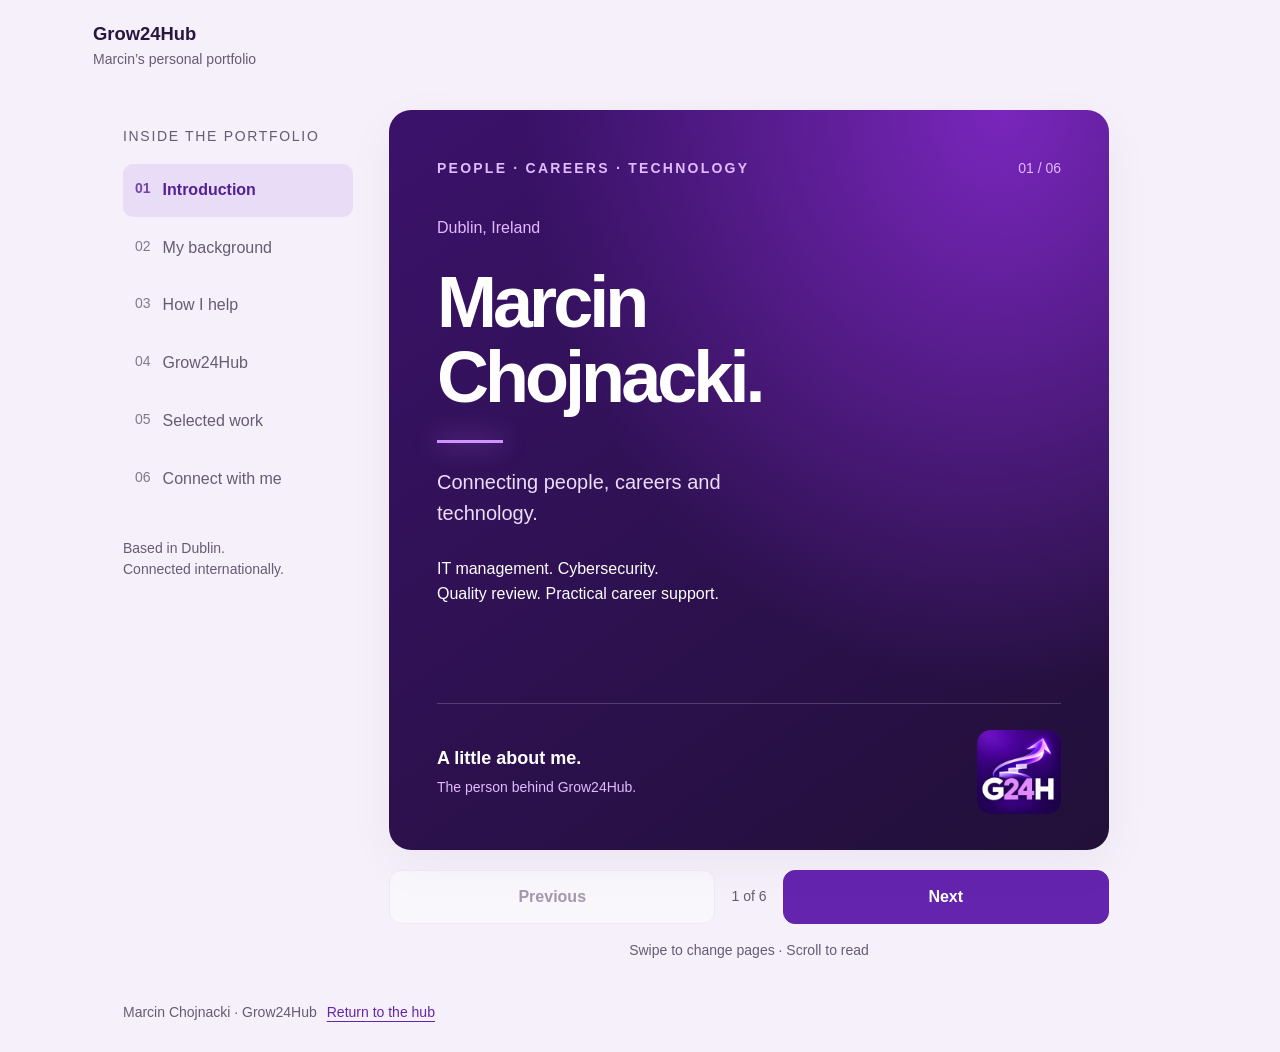
==== portfolio/index.html @ 374aaac2 "Add responsive six-page Marcin Chojnacki portfolio preview" ====
<!doctype html>
<html lang="en"><head><meta charset="utf-8"><meta name="viewport" content="width=device-width,initial-scale=1"><meta name="theme-color" content="#341064"><title>Marcin Chojnacki | Grow24Hub Portfolio</title><meta name="description" content="Meet Marcin Chojnacki in Dublin: IT management, cybersecurity, quality review and practical career support. The personal portfolio behind Grow24Hub."><link rel="canonical" href="https://grow24hub.com/portfolio/"><style>
:root{color-scheme:light;--purple:#6524ae;--ink:#29163e;--muted:#675b73;--line:#e6dcef;--paper:#fff;--wash:#f5f0fa;font-family:Arial,Helvetica,sans-serif;font-size:16px}*{box-sizing:border-box}body{margin:0;background:var(--wash);color:var(--ink);line-height:1.55}button,a{-webkit-tap-highlight-color:transparent}button{font:inherit;cursor:pointer}a{color:var(--purple);text-decoration-thickness:1px;text-underline-offset:4px}button:focus-visible,a:focus-visible,select:focus-visible{outline:3px solid #c77bff;outline-offset:5px}.skip{position:absolute;top:-80px}.skip:focus{top:10px;z-index:9;background:white;padding:12px}.top{max-width:1150px;margin:auto;padding:20px 28px;display:flex;align-items:center;justify-content:space-between;gap:18px;flex-wrap:wrap}.brand{text-decoration:none;font-weight:800;color:var(--ink);font-size:1.15rem}.brand small{display:block;font-size:.875rem;font-weight:400;color:var(--muted)}.contents-toggle{background:white;border:1px solid var(--line);border-radius:12px;padding:10px 16px;min-height:48px;color:var(--ink)}.shell{display:grid;grid-template-columns:230px minmax(0,720px);gap:36px;max-width:1090px;margin:20px auto 40px;padding:0 28px;align-items:start}.sidebar{position:sticky;top:24px}.sidebar>p{color:var(--muted);font-size:.875rem;letter-spacing:.12em;text-transform:uppercase;margin:16px 0}.chapter-list{display:grid;gap:5px}.chapter-list button{display:flex;text-align:left;gap:12px;padding:14px 12px;border:0;border-radius:10px;background:transparent;color:var(--muted);font-size:1rem;min-height:50px}.chapter-list button span{font-size:.875rem;opacity:.8}.chapter-list button[aria-current="page"]{background:#e8dcf6;color:#542096;font-weight:700}.sidebar .side-foot{text-transform:none;letter-spacing:normal;font-size:.875rem;color:var(--muted);margin-top:32px;max-width:190px}.reader{min-width:0}.page{background:var(--paper);padding:48px 48px 36px;min-height:740px;border-radius:22px;box-shadow:0 14px 50px #3c155b0c;position:relative;animation:appear .2s ease-out;overflow-wrap:break-word}.page[hidden]{display:none}.page.cover{color:white;background:radial-gradient(ellipse at 85% 0%,#7926bc 0%,transparent 55%),linear-gradient(145deg,#3b126b,#211038);display:flex;flex-direction:column;justify-content:space-between}.page.cover[hidden]{display:none}.eyebrow{font-size:.875rem;letter-spacing:.16em;text-transform:uppercase;font-weight:700;margin:0 0 24px;color:var(--purple)}.cover .eyebrow{color:#e1baff}.chapter{display:flex;justify-content:space-between;gap:12px;align-items:center;margin-bottom:36px}.chapter .eyebrow{margin:0;min-width:0}.folio{white-space:nowrap;color:var(--muted);font-size:.875rem;font-variant-numeric:tabular-nums}.cover .folio{white-space:nowrap;color:#e1baff}h1{font-size:clamp(2.6rem,6vw,4.5rem);letter-spacing:-.055em;line-height:1.05;margin:24px 0;overflow-wrap:anywhere}h1 span{display:block}h1:focus,h2:focus{outline:none}h2{font-size:clamp(2.2rem,4.5vw,3.5rem);letter-spacing:-.045em;line-height:1.1;overflow-wrap:anywhere;margin:0 0 22px}h3{font-size:1.2rem;line-height:1.3;margin:0 0 8px}p{margin:0 0 18px}.intro{font-size:1.125rem;color:var(--muted);max-width:38ch;margin-bottom:28px}.cover .intro{color:#ebddf7;max-width:27ch;font-size:1.25rem}.location{display:inline-flex;gap:8px;color:#e1baff;font-size:1rem;align-items:center}.cover-rule{height:3px;width:66px;background:#d092ff;margin-bottom:24px;box-shadow:0 0 25px #c471ff}.cover-bottom{padding-top:26px;border-top:1px solid #ffffff30;margin-top:32px;display:flex;align-items:center;justify-content:space-between;gap:20px}.cover-bottom p{margin:0;color:#e1baff;font-size:.875rem}.cover-bottom strong{display:block;color:white;font-size:1.125rem;margin-bottom:4px}.cover-logo{width:84px;height:84px;border-radius:14px;object-fit:contain}.item{padding:22px 0;border-top:1px solid var(--line)}.item p{margin:0;color:var(--muted)}.item .date{font-size:.875rem;color:var(--purple);display:block;margin-bottom:6px;font-weight:700}.note{background:var(--wash);padding:20px;border-radius:12px;margin-top:24px}.note p:last-child{margin-bottom:0}.note p{color:var(--muted)}.tags{display:flex;gap:8px;flex-wrap:wrap;margin-top:26px}.tags span{padding:7px 12px;border:1px solid var(--line);border-radius:30px;font-size:.875rem;color:var(--muted)}.manifesto{padding:26px 0;margin:22px 0;border-top:1px solid var(--line);border-bottom:1px solid var(--line);font-weight:800;font-size:clamp(2.2rem,5vw,3.7rem);line-height:1.12;letter-spacing:-.045em;color:var(--purple)}.manifesto span{display:block}.action{display:block;border:1px solid var(--line);padding:17px 20px;border-radius:12px;text-decoration:none;font-weight:700;margin-top:12px;min-height:58px}.action small{display:block;font-weight:400;color:var(--muted);font-size:.875rem;margin-top:2px}.action.primary{background:var(--purple);border-color:var(--purple);color:white}.action.primary small{color:#f0e4fc}.navigation{display:grid;grid-template-columns:minmax(0,1fr) auto minmax(0,1fr);gap:16px;align-items:center;padding-top:20px}.navigation button{background:white;border:1px solid var(--line);border-radius:12px;min-height:54px;padding:12px 20px;font-weight:700;color:var(--ink);overflow-wrap:anywhere;min-width:0}.navigation #next{background:var(--purple);color:white;border-color:var(--purple)}.navigation button:disabled{opacity:.4;cursor:default}.counter{font-size:.875rem;color:var(--muted);white-space:normal;text-align:center;max-width:4em}.hint{text-align:center;font-size:.875rem;color:var(--muted);margin:16px 0 0}.mobile-menu{display:none}.footer{font-size:.875rem;max-width:1090px;margin:0 auto;padding:0 28px 28px;color:var(--muted)}.footer a{margin-left:10px}.top .contents-toggle{display:none}@keyframes appear{from{opacity:.6;transform:translateY(5px)}to{opacity:1;transform:none}}@media(min-width:800px){.sidebar[hidden]{display:block}}@media(max-width:799px){.top{padding:16px 18px}.top .contents-toggle{display:block}.shell{display:block;padding:0 12px;margin:8px auto 26px;max-width:610px}.sidebar{position:static;background:white;padding:16px;border:1px solid var(--line);border-radius:16px;margin-bottom:16px}.sidebar[hidden]{display:none}.sidebar>p{margin-top:0}.side-foot{display:none}.page{padding:28px 24px;min-height:calc(100svh - 200px);border-radius:16px}.chapter{margin-bottom:32px}h1{font-size:clamp(2.5rem,10vw,3.6rem);line-height:1.1}h2{font-size:clamp(2rem,8vw,3rem)}.cover .intro{font-size:1.125rem}.cover-bottom{margin-top:26px}.cover-logo{width:72px;height:72px}.navigation{gap:10px;padding-top:14px}.navigation button{padding:12px 14px}.footer{padding:0 20px 24px}.page.cover{min-height:calc(100svh - 195px)}}@media(max-width:359px){.page{padding:26px 20px}.eyebrow{letter-spacing:.1em}.cover-bottom{gap:12px}.cover-logo{width:62px;height:62px}.navigation{gap:7px}.navigation button{padding:12px 10px}.counter{font-size:.875rem}}@media(prefers-reduced-motion:reduce){*,*::before,*::after{animation:none!important;scroll-behavior:auto!important}}@media print{.top,.sidebar,.navigation,.hint,.footer{display:none}.shell{display:block;padding:0;margin:0}.page,.page[hidden],.page.cover[hidden]{display:block!important;min-height:0;break-after:page;box-shadow:none;color:#29163e;background:white}}
</style></head><body><a class="skip" href="#reader">Skip to portfolio</a>
<header class="top"><a class="brand hub-link" href="../">Grow24Hub<small>Marcin’s personal portfolio</small></a><button class="contents-toggle" type="button" aria-expanded="false" aria-controls="contents">Contents</button></header>
<div class="shell"><aside id="contents" class="sidebar" hidden><p>Inside the portfolio</p><nav class="chapter-list" aria-label="Portfolio contents"><button data-page="0" aria-current="page"><span>01</span> Introduction</button><button data-page="1"><span>02</span> My background</button><button data-page="2"><span>03</span> How I help</button><button data-page="3"><span>04</span> Grow24Hub</button><button data-page="4"><span>05</span> Selected work</button><button data-page="5"><span>06</span> Connect with me</button></nav><p class="side-foot">Based in Dublin.<br>Connected internationally.</p></aside>
<main class="reader" id="reader">
<section class="page cover" id="introduction" aria-labelledby="title-0"><div><div class="chapter"><p class="eyebrow">People · Careers · Technology</p><span class="folio">01 / 06</span></div><div class="location">Dublin, Ireland</div><h1 id="title-0" tabindex="-1"><span>Marcin</span><span>Chojnacki.</span></h1><div class="cover-rule"></div><p class="intro">Connecting people, careers and technology.</p><p>IT management. Cybersecurity.<br>Quality review. Practical career support.</p></div><div class="cover-bottom"><div><strong>A little about me.</strong><p>The person behind Grow24Hub.</p></div><img class="cover-logo" src="[data-uri]" alt="G24H growth arrow logo" width="84" height="84"></div></section>
<section class="page" id="background" aria-labelledby="title-1" hidden><div class="chapter"><p class="eyebrow">My background</p><span class="folio">02 / 06</span></div><h2 id="title-1" tabindex="-1">Curiosity.<br>Experience.<br>Perspective.</h2><p class="intro">I bring an IT and cybersecurity education to work in operations, product support and quality review.</p><article class="item"><span class="date">Accenture · 2023–present</span><h3>Support &amp; quality</h3><p>Global product support, followed by Trust &amp; Safety quality review from July 2026. My work focuses on accuracy, policy consistency, clear feedback and escalation.</p></article><article class="item"><span class="date">The Irish Times · 2013–2023</span><h3>Operations &amp; workflow</h3><p>Time-critical workflows, cross-team coordination, operational documentation and Python-based automation.</p></article><article class="item"><span class="date">Education · 2022–2024</span><h3>Technology with a management view</h3><p>MSc in IT Management, SETU (2024). First-class BSc (Hons) in Computing &amp; Cybersecurity, ATU (2022).</p></article><div class="tags"><span>English · Fluent</span><span>Polish · Native</span></div></section>
<section class="page" id="support" aria-labelledby="title-2" hidden><div class="chapter"><p class="eyebrow">How I help</p><span class="folio">03 / 06</span></div><h2 id="title-2" tabindex="-1">A clearer<br>next step.</h2><p class="intro">Practical support for people exploring their next career opportunity.</p><article class="item"><h3>Career guidance</h3><p>Discussing relevant opportunities, location preferences and the next steps in an application.</p></article><article class="item"><h3>CV &amp; application support</h3><p>Helping present experience clearly, focus a CV on a role and prepare for interviews.</p></article><article class="item"><h3>International employee referrals</h3><p>I’m an Accenture employee supporting referrals across selected international markets. Contact me before applying so we can check eligibility and arrange the referral first.</p></article><div class="note"><h3>My role in the process</h3><p>I support employee referrals independently. I’m not a recruiter. Hiring decisions remain with Accenture, and a referral does not guarantee an interview or employment.</p></div><a class="action primary hub-link" href="../#referrals">Explore referral support</a></section>
<section class="page" id="grow24hub" aria-labelledby="title-3" hidden><div class="chapter"><p class="eyebrow">The project</p><span class="folio">04 / 06</span></div><h2 id="title-3" tabindex="-1">Grow24Hub.</h2><div class="manifesto"><span>Learn.</span><span>Create.</span><span>Grow.</span></div><p class="intro">A project bringing together careers, digital skills, AI and technology.</p><article class="item"><h3>Ideas into practical learning</h3><p>I’m developing Grow24Hub as a place to share useful guidance, explore creative technology and build projects that help people move forward.</p></article><article class="item"><h3>Hub24Marcin lives here</h3><p>Hub24Marcin is Grow24Hub’s dedicated career and employee referral section, with eligibility checks, opportunity links and application guidance.</p></article><a class="action primary hub-link" href="../">Visit Grow24Hub</a></section>
<section class="page" id="projects" aria-labelledby="title-4" hidden><div class="chapter"><p class="eyebrow">Selected work</p><span class="folio">05 / 06</span></div><h2 id="title-4" tabindex="-1">Built through<br>doing.</h2><p class="intro">A few examples connecting my studies, professional experience and independent projects.</p><article class="item"><span class="date">Independent web project</span><h3>Hub24Marcin Career Hub</h3><p>A mobile-first resource bringing together CV guidance, selected country searches, referral eligibility and next-step application support.</p><a class="action hub-link" href="../#hub-topics">Explore the Career Hub</a></article><article class="item"><span class="date">MSc research · 2024</span><h3>Understanding cybercrime’s impact</h3><p>My IT Management dissertation used mixed methods and SPSS to study the impact of cybercrime.</p></article><article class="item"><span class="date">Professional practice</span><h3>Workflow automation</h3><p>At The Irish Times, I developed Python-based workflow automation alongside operational procedures and documentation.</p></article><div class="note"><h3>Learning beyond the project</h3><p>Certifications include Azure Fundamentals (AZ-900), AWS Certified Cloud Practitioner, PRINCE2 Foundation and Scrum Fundamentals.</p></div></section>
<section class="page" id="connect" aria-labelledby="title-5" hidden><div class="chapter"><p class="eyebrow">Connect with me</p><span class="folio">06 / 06</span></div><h2 id="title-5" tabindex="-1">Let’s stay<br>connected.</h2><p class="intro">For career conversations, practical support and ideas around learning and technology.</p><a class="action primary" href="https://www.linkedin.com/in/marcincho/" target="_blank" rel="noopener">Connect on LinkedIn<small>Marcin Chojnacki · Message me here</small></a><a class="action hub-link" href="../">Explore Grow24Hub<small>Careers, digital skills, AI &amp; technology</small></a><a class="action" href="https://linktr.ee/Hub24Marcin" target="_blank" rel="noopener">Find all my links<small>Hub24Marcin on Linktree</small></a><a class="action" href="https://ko-fi.com/hub24marcin" target="_blank" rel="noopener">Support the project<small>Optional one-time support via Ko-fi</small></a><div class="note"><h3>Looking for an employee referral?</h3><p>Message me before applying. Send the full role link and your CV in PDF so we can check the next step together.</p></div><p style="margin-top:26px;color:var(--muted)">Based in Dublin, Ireland.<br>Open to professional connections internationally.</p></section>
<nav class="navigation" aria-label="Page navigation"><button id="previous" type="button" disabled>Previous</button><span class="counter" id="counter" role="status" aria-live="polite">1 of 6</span><button id="next" type="button">Next</button></nav><p class="hint">Swipe to change pages · Scroll to read</p><noscript><p>Enable JavaScript for page navigation. <a href="?all">Read the full portfolio</a>.</p><style>.page[hidden],.page.cover[hidden]{display:block!important;margin-top:24px}.navigation,.hint,.chapter-list,.contents-toggle{display:none!important}</style></noscript>
</main></div><footer class="footer">Marcin Chojnacki · Grow24Hub<a class="hub-link" href="../">Return to the hub</a></footer>
<script>
(()=>{'use strict';const pages=[...document.querySelectorAll('.page')],buttons=[...document.querySelectorAll('[data-page]')],prev=document.getElementById('previous'),next=document.getElementById('next'),counter=document.getElementById('counter'),contents=document.getElementById('contents'),toggle=document.querySelector('.contents-toggle');let current=0,start=null;
function setPage(n,{focus=true,scroll=true,history=true}={}){n=Math.max(0,Math.min(pages.length-1,n));current=n;pages.forEach((p,i)=>p.hidden=i!==n);buttons.forEach((b,i)=>{if(i===n)b.setAttribute('aria-current','page');else b.removeAttribute('aria-current')});prev.disabled=n===0;next.disabled=n===pages.length-1;counter.textContent=`${n+1} of ${pages.length}`;document.title=`Marcin Chojnacki | ${buttons[n].textContent.trim().slice(3)} | Grow24Hub`;contents.hidden=true;toggle.setAttribute('aria-expanded','false');if(history)window.history.replaceState(null,'','#'+pages[n].id);if(scroll)window.scrollTo({top:0,behavior:'instant'});if(focus)pages[n].querySelector('h1,h2').focus({preventScroll:true})}
prev.addEventListener('click',()=>setPage(current-1));next.addEventListener('click',()=>setPage(current+1));buttons.forEach(b=>b.addEventListener('click',()=>setPage(Number(b.dataset.page))));toggle.addEventListener('click',()=>{contents.hidden=!contents.hidden;toggle.setAttribute('aria-expanded',String(!contents.hidden))});document.addEventListener('keydown',e=>{if(e.key==='Escape'&&!contents.hidden){contents.hidden=true;toggle.setAttribute('aria-expanded','false');toggle.focus();return}if(e.altKey||e.ctrlKey||e.metaKey||e.shiftKey||/INPUT|TEXTAREA|SELECT/.test(e.target.tagName))return;if(e.target.closest('a,button')&&e.key!=='ArrowLeft'&&e.key!=='ArrowRight')return;if(e.key==='ArrowRight'){e.preventDefault();setPage(current+1)}if(e.key==='ArrowLeft'){e.preventDefault();setPage(current-1)}});
const reader=document.getElementById('reader');reader.addEventListener('touchstart',e=>{if(e.touches.length===1&&!e.target.closest('a,button'))start={x:e.touches[0].clientX,y:e.touches[0].clientY};else start=null},{passive:true});reader.addEventListener('touchend',e=>{if(!start||!e.changedTouches.length)return;const dx=e.changedTouches[0].clientX-start.x,dy=e.changedTouches[0].clientY-start.y;start=null;if(Math.abs(dx)>70&&Math.abs(dx)>Math.abs(dy)*1.7)setPage(current+(dx<0?1:-1))},{passive:true});reader.addEventListener('touchcancel',()=>start=null,{passive:true});function fromHash(){const n=pages.findIndex(p=>'#'+p.id===location.hash);setPage(n<0?0:n,{focus:false,scroll:false,history:false})}window.addEventListener('hashchange',fromHash);fromHash();if(location.protocol==='file:')document.querySelectorAll('.hub-link').forEach(a=>a.href='https://grow24hub.com/'+(a.getAttribute('href').split('#')[1]?'#'+a.getAttribute('href').split('#')[1]:''));
})();
</script></body></html>
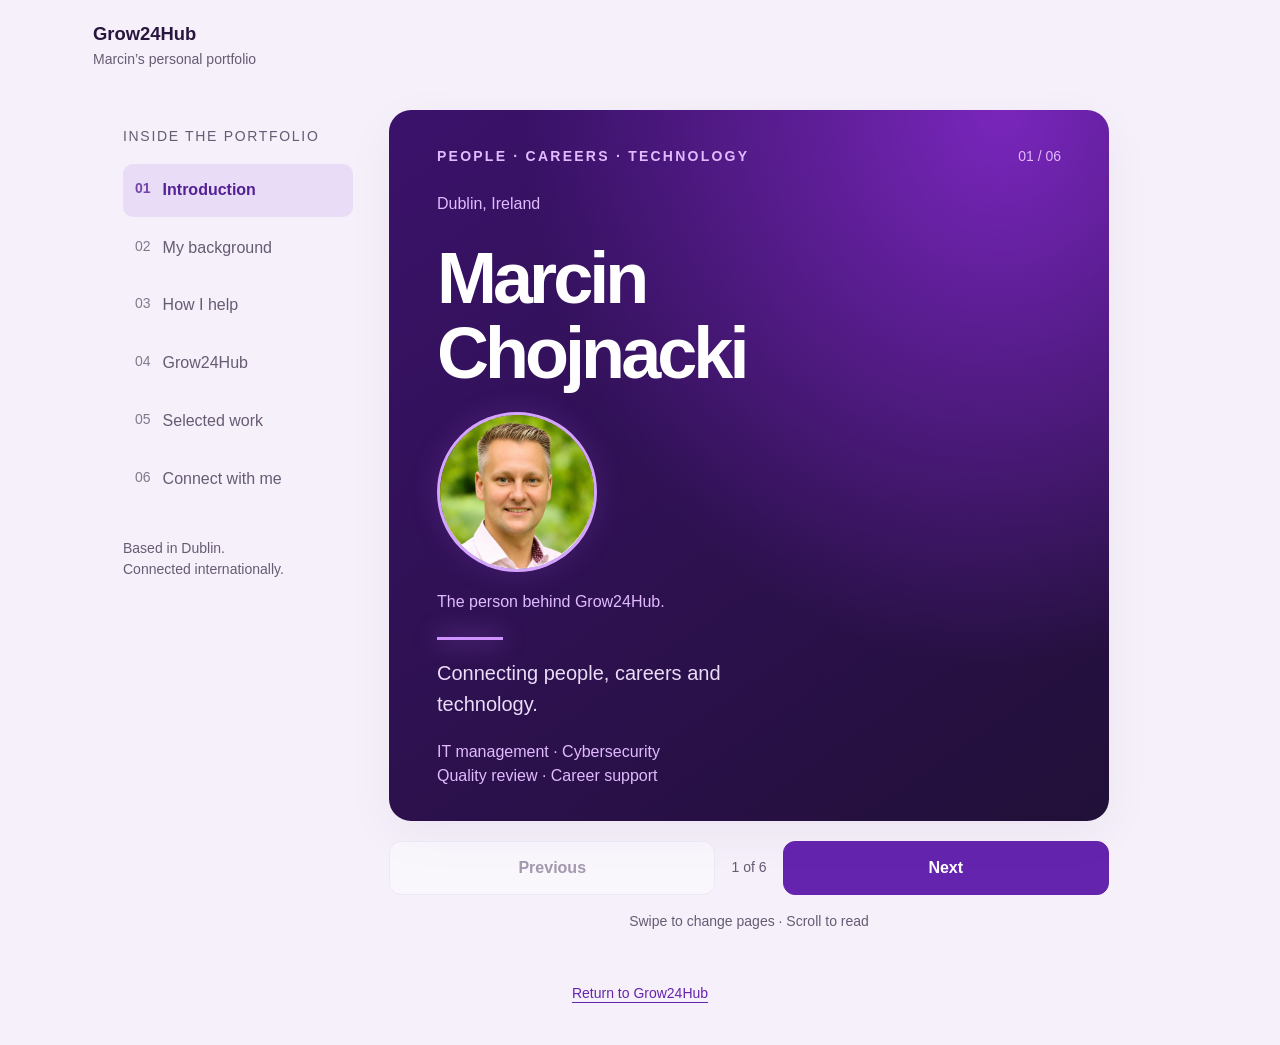
==== commit ceb5ec8f: "Refine portfolio preview with personal imagery and persistent mobile navigation" ====
--- a/portfolio/index.html
+++ b/portfolio/index.html
@@ -1,22 +1,38 @@
 <!doctype html>
 <html lang="en"><head><meta charset="utf-8"><meta name="viewport" content="width=device-width,initial-scale=1"><meta name="theme-color" content="#341064"><title>Marcin Chojnacki | Grow24Hub Portfolio</title><meta name="description" content="Meet Marcin Chojnacki in Dublin: IT management, cybersecurity, quality review and practical career support. The personal portfolio behind Grow24Hub."><link rel="canonical" href="https://grow24hub.com/portfolio/"><style>
 :root{color-scheme:light;--purple:#6524ae;--ink:#29163e;--muted:#675b73;--line:#e6dcef;--paper:#fff;--wash:#f5f0fa;font-family:Arial,Helvetica,sans-serif;font-size:16px}*{box-sizing:border-box}body{margin:0;background:var(--wash);color:var(--ink);line-height:1.55}button,a{-webkit-tap-highlight-color:transparent}button{font:inherit;cursor:pointer}a{color:var(--purple);text-decoration-thickness:1px;text-underline-offset:4px}button:focus-visible,a:focus-visible,select:focus-visible{outline:3px solid #c77bff;outline-offset:5px}.skip{position:absolute;top:-80px}.skip:focus{top:10px;z-index:9;background:white;padding:12px}.top{max-width:1150px;margin:auto;padding:20px 28px;display:flex;align-items:center;justify-content:space-between;gap:18px;flex-wrap:wrap}.brand{text-decoration:none;font-weight:800;color:var(--ink);font-size:1.15rem}.brand small{display:block;font-size:.875rem;font-weight:400;color:var(--muted)}.contents-toggle{background:white;border:1px solid var(--line);border-radius:12px;padding:10px 16px;min-height:48px;color:var(--ink)}.shell{display:grid;grid-template-columns:230px minmax(0,720px);gap:36px;max-width:1090px;margin:20px auto 40px;padding:0 28px;align-items:start}.sidebar{position:sticky;top:24px}.sidebar>p{color:var(--muted);font-size:.875rem;letter-spacing:.12em;text-transform:uppercase;margin:16px 0}.chapter-list{display:grid;gap:5px}.chapter-list button{display:flex;text-align:left;gap:12px;padding:14px 12px;border:0;border-radius:10px;background:transparent;color:var(--muted);font-size:1rem;min-height:50px}.chapter-list button span{font-size:.875rem;opacity:.8}.chapter-list button[aria-current="page"]{background:#e8dcf6;color:#542096;font-weight:700}.sidebar .side-foot{text-transform:none;letter-spacing:normal;font-size:.875rem;color:var(--muted);margin-top:32px;max-width:190px}.reader{min-width:0}.page{background:var(--paper);padding:48px 48px 36px;min-height:740px;border-radius:22px;box-shadow:0 14px 50px #3c155b0c;position:relative;animation:appear .2s ease-out;overflow-wrap:break-word}.page[hidden]{display:none}.page.cover{color:white;background:radial-gradient(ellipse at 85% 0%,#7926bc 0%,transparent 55%),linear-gradient(145deg,#3b126b,#211038);display:flex;flex-direction:column;justify-content:space-between}.page.cover[hidden]{display:none}.eyebrow{font-size:.875rem;letter-spacing:.16em;text-transform:uppercase;font-weight:700;margin:0 0 24px;color:var(--purple)}.cover .eyebrow{color:#e1baff}.chapter{display:flex;justify-content:space-between;gap:12px;align-items:center;margin-bottom:36px}.chapter .eyebrow{margin:0;min-width:0}.folio{white-space:nowrap;color:var(--muted);font-size:.875rem;font-variant-numeric:tabular-nums}.cover .folio{white-space:nowrap;color:#e1baff}h1{font-size:clamp(2.6rem,6vw,4.5rem);letter-spacing:-.055em;line-height:1.05;margin:24px 0;overflow-wrap:anywhere}h1 span{display:block}h1:focus,h2:focus{outline:none}h2{font-size:clamp(2.2rem,4.5vw,3.5rem);letter-spacing:-.045em;line-height:1.1;overflow-wrap:anywhere;margin:0 0 22px}h3{font-size:1.2rem;line-height:1.3;margin:0 0 8px}p{margin:0 0 18px}.intro{font-size:1.125rem;color:var(--muted);max-width:38ch;margin-bottom:28px}.cover .intro{color:#ebddf7;max-width:27ch;font-size:1.25rem}.location{display:inline-flex;gap:8px;color:#e1baff;font-size:1rem;align-items:center}.cover-rule{height:3px;width:66px;background:#d092ff;margin-bottom:24px;box-shadow:0 0 25px #c471ff}.cover-bottom{padding-top:26px;border-top:1px solid #ffffff30;margin-top:32px;display:flex;align-items:center;justify-content:space-between;gap:20px}.cover-bottom p{margin:0;color:#e1baff;font-size:.875rem}.cover-bottom strong{display:block;color:white;font-size:1.125rem;margin-bottom:4px}.cover-logo{width:84px;height:84px;border-radius:14px;object-fit:contain}.item{padding:22px 0;border-top:1px solid var(--line)}.item p{margin:0;color:var(--muted)}.item .date{font-size:.875rem;color:var(--purple);display:block;margin-bottom:6px;font-weight:700}.note{background:var(--wash);padding:20px;border-radius:12px;margin-top:24px}.note p:last-child{margin-bottom:0}.note p{color:var(--muted)}.tags{display:flex;gap:8px;flex-wrap:wrap;margin-top:26px}.tags span{padding:7px 12px;border:1px solid var(--line);border-radius:30px;font-size:.875rem;color:var(--muted)}.manifesto{padding:26px 0;margin:22px 0;border-top:1px solid var(--line);border-bottom:1px solid var(--line);font-weight:800;font-size:clamp(2.2rem,5vw,3.7rem);line-height:1.12;letter-spacing:-.045em;color:var(--purple)}.manifesto span{display:block}.action{display:block;border:1px solid var(--line);padding:17px 20px;border-radius:12px;text-decoration:none;font-weight:700;margin-top:12px;min-height:58px}.action small{display:block;font-weight:400;color:var(--muted);font-size:.875rem;margin-top:2px}.action.primary{background:var(--purple);border-color:var(--purple);color:white}.action.primary small{color:#f0e4fc}.navigation{display:grid;grid-template-columns:minmax(0,1fr) auto minmax(0,1fr);gap:16px;align-items:center;padding-top:20px}.navigation button{background:white;border:1px solid var(--line);border-radius:12px;min-height:54px;padding:12px 20px;font-weight:700;color:var(--ink);overflow-wrap:anywhere;min-width:0}.navigation #next{background:var(--purple);color:white;border-color:var(--purple)}.navigation button:disabled{opacity:.4;cursor:default}.counter{font-size:.875rem;color:var(--muted);white-space:normal;text-align:center;max-width:4em}.hint{text-align:center;font-size:.875rem;color:var(--muted);margin:16px 0 0}.mobile-menu{display:none}.footer{font-size:.875rem;max-width:1090px;margin:0 auto;padding:0 28px 28px;color:var(--muted)}.footer a{margin-left:10px}.top .contents-toggle{display:none}@keyframes appear{from{opacity:.6;transform:translateY(5px)}to{opacity:1;transform:none}}@media(min-width:800px){.sidebar[hidden]{display:block}}@media(max-width:799px){.top{padding:16px 18px}.top .contents-toggle{display:block}.shell{display:block;padding:0 12px;margin:8px auto 26px;max-width:610px}.sidebar{position:static;background:white;padding:16px;border:1px solid var(--line);border-radius:16px;margin-bottom:16px}.sidebar[hidden]{display:none}.sidebar>p{margin-top:0}.side-foot{display:none}.page{padding:28px 24px;min-height:calc(100svh - 200px);border-radius:16px}.chapter{margin-bottom:32px}h1{font-size:clamp(2.5rem,10vw,3.6rem);line-height:1.1}h2{font-size:clamp(2rem,8vw,3rem)}.cover .intro{font-size:1.125rem}.cover-bottom{margin-top:26px}.cover-logo{width:72px;height:72px}.navigation{gap:10px;padding-top:14px}.navigation button{padding:12px 14px}.footer{padding:0 20px 24px}.page.cover{min-height:calc(100svh - 195px)}}@media(max-width:359px){.page{padding:26px 20px}.eyebrow{letter-spacing:.1em}.cover-bottom{gap:12px}.cover-logo{width:62px;height:62px}.navigation{gap:7px}.navigation button{padding:12px 10px}.counter{font-size:.875rem}}@media(prefers-reduced-motion:reduce){*,*::before,*::after{animation:none!important;scroll-behavior:auto!important}}@media print{.top,.sidebar,.navigation,.hint,.footer{display:none}.shell{display:block;padding:0;margin:0}.page,.page[hidden],.page.cover[hidden]{display:block!important;min-height:0;break-after:page;box-shadow:none;color:#29163e;background:white}}
+
+/* Portfolio review v2 */
+body{--nav-height:88px;scroll-padding-bottom:calc(var(--nav-height) + 20px)}
+.page{padding-top:36px;padding-bottom:32px;min-height:700px}
+.chapter{margin-bottom:24px}.intro{margin-bottom:22px}
+.portrait{display:block;width:160px;height:160px;max-width:100%;border-radius:50%;border:3px solid #d5a4ff;box-shadow:0 0 30px #b667ff28;margin:20px 0 18px;object-fit:cover}
+.personal-line{font-size:1rem;color:#e1baff;margin-bottom:22px}.cover-rule{margin-bottom:18px}.cover-summary{color:#e1baff;margin-bottom:0}
+.page.cover{justify-content:flex-start}.cover h1{margin-bottom:0}.cover .intro{margin-bottom:20px}
+.group-heading{font-size:.875rem;text-transform:uppercase;letter-spacing:.12em;color:var(--purple);margin:26px 0 12px}
+.item{padding:18px 0}.education article{padding:14px 0;border-top:1px solid var(--line)}.education h3{font-size:1.125rem}.education p{color:var(--muted);margin:6px 0 0}.education .date{display:block;font-size:.875rem;color:var(--purple);font-weight:700;margin-bottom:6px}.university-note{font-size:.875rem;color:var(--muted);margin-top:16px}
+.career-visual{margin:0 0 24px}.career-visual img{display:block;width:100%;height:auto;border-radius:14px}.career-visual figcaption{font-size:.875rem;color:var(--muted);margin-top:8px}
+.grow-brand{display:flex;gap:20px;align-items:center;margin:26px 0}.project-logo{width:112px;height:112px;max-width:35%;object-fit:contain;border-radius:18px}.grow-brand strong{display:block;font-size:1.5rem;line-height:1.2;overflow-wrap:anywhere}.grow-brand span{display:block;color:var(--muted);margin-top:8px}
+.support-link{display:block;min-height:44px;padding:12px 0;font-size:.875rem;margin-top:8px}.footer{text-align:center}.footer a{margin:0;display:inline-block;padding:10px;min-height:44px}
+@media(max-width:799px){body{padding-bottom:calc(var(--nav-height) + 20px + env(safe-area-inset-bottom))}.top{position:sticky;top:0;z-index:3;background:var(--wash);padding:12px 18px}.brand small{font-size:.875rem}.shell{margin-top:4px;margin-bottom:12px}.page{padding:26px 24px;min-height:0}.page.cover{min-height:0}.cover h1{font-size:clamp(2.5rem,9.5vw,3.6rem)}.portrait{width:136px;height:136px;margin:18px 0 14px}.chapter{margin-bottom:24px}.page.cover .intro{max-width:29ch}.navigation{position:fixed;left:50%;transform:translateX(-50%);bottom:0;width:100%;max-width:610px;z-index:5;background:#fff;padding:10px 12px calc(10px + env(safe-area-inset-bottom));border-top:1px solid var(--line);box-shadow:0 -4px 20px #29163e0a;gap:10px}.navigation button{min-height:52px}.counter{max-width:4em}.hint{margin:14px 0 0}.footer{padding-bottom:8px}.project-logo{width:96px;height:96px}.grow-brand{gap:16px}.group-heading{margin-top:24px}.career-visual{margin-bottom:18px}}
+@media(max-width:359px){.page{padding:24px 20px}.navigation{gap:8px}.grow-brand{gap:12px}.grow-brand strong{font-size:1.25rem}}
+@media print{body{padding:0}.top,.navigation{position:static}.portrait{box-shadow:none}}
 </style></head><body><a class="skip" href="#reader">Skip to portfolio</a>
 <header class="top"><a class="brand hub-link" href="../">Grow24Hub<small>Marcin’s personal portfolio</small></a><button class="contents-toggle" type="button" aria-expanded="false" aria-controls="contents">Contents</button></header>
 <div class="shell"><aside id="contents" class="sidebar" hidden><p>Inside the portfolio</p><nav class="chapter-list" aria-label="Portfolio contents"><button data-page="0" aria-current="page"><span>01</span> Introduction</button><button data-page="1"><span>02</span> My background</button><button data-page="2"><span>03</span> How I help</button><button data-page="3"><span>04</span> Grow24Hub</button><button data-page="4"><span>05</span> Selected work</button><button data-page="5"><span>06</span> Connect with me</button></nav><p class="side-foot">Based in Dublin.<br>Connected internationally.</p></aside>
 <main class="reader" id="reader">
-<section class="page cover" id="introduction" aria-labelledby="title-0"><div><div class="chapter"><p class="eyebrow">People · Careers · Technology</p><span class="folio">01 / 06</span></div><div class="location">Dublin, Ireland</div><h1 id="title-0" tabindex="-1"><span>Marcin</span><span>Chojnacki.</span></h1><div class="cover-rule"></div><p class="intro">Connecting people, careers and technology.</p><p>IT management. Cybersecurity.<br>Quality review. Practical career support.</p></div><div class="cover-bottom"><div><strong>A little about me.</strong><p>The person behind Grow24Hub.</p></div><img class="cover-logo" src="[data-uri]" alt="G24H growth arrow logo" width="84" height="84"></div></section>
-<section class="page" id="background" aria-labelledby="title-1" hidden><div class="chapter"><p class="eyebrow">My background</p><span class="folio">02 / 06</span></div><h2 id="title-1" tabindex="-1">Curiosity.<br>Experience.<br>Perspective.</h2><p class="intro">I bring an IT and cybersecurity education to work in operations, product support and quality review.</p><article class="item"><span class="date">Accenture · 2023–present</span><h3>Support &amp; quality</h3><p>Global product support, followed by Trust &amp; Safety quality review from July 2026. My work focuses on accuracy, policy consistency, clear feedback and escalation.</p></article><article class="item"><span class="date">The Irish Times · 2013–2023</span><h3>Operations &amp; workflow</h3><p>Time-critical workflows, cross-team coordination, operational documentation and Python-based automation.</p></article><article class="item"><span class="date">Education · 2022–2024</span><h3>Technology with a management view</h3><p>MSc in IT Management, SETU (2024). First-class BSc (Hons) in Computing &amp; Cybersecurity, ATU (2022).</p></article><div class="tags"><span>English · Fluent</span><span>Polish · Native</span></div></section>
-<section class="page" id="support" aria-labelledby="title-2" hidden><div class="chapter"><p class="eyebrow">How I help</p><span class="folio">03 / 06</span></div><h2 id="title-2" tabindex="-1">A clearer<br>next step.</h2><p class="intro">Practical support for people exploring their next career opportunity.</p><article class="item"><h3>Career guidance</h3><p>Discussing relevant opportunities, location preferences and the next steps in an application.</p></article><article class="item"><h3>CV &amp; application support</h3><p>Helping present experience clearly, focus a CV on a role and prepare for interviews.</p></article><article class="item"><h3>International employee referrals</h3><p>I’m an Accenture employee supporting referrals across selected international markets. Contact me before applying so we can check eligibility and arrange the referral first.</p></article><div class="note"><h3>My role in the process</h3><p>I support employee referrals independently. I’m not a recruiter. Hiring decisions remain with Accenture, and a referral does not guarantee an interview or employment.</p></div><a class="action primary hub-link" href="../#referrals">Explore referral support</a></section>
-<section class="page" id="grow24hub" aria-labelledby="title-3" hidden><div class="chapter"><p class="eyebrow">The project</p><span class="folio">04 / 06</span></div><h2 id="title-3" tabindex="-1">Grow24Hub.</h2><div class="manifesto"><span>Learn.</span><span>Create.</span><span>Grow.</span></div><p class="intro">A project bringing together careers, digital skills, AI and technology.</p><article class="item"><h3>Ideas into practical learning</h3><p>I’m developing Grow24Hub as a place to share useful guidance, explore creative technology and build projects that help people move forward.</p></article><article class="item"><h3>Hub24Marcin lives here</h3><p>Hub24Marcin is Grow24Hub’s dedicated career and employee referral section, with eligibility checks, opportunity links and application guidance.</p></article><a class="action primary hub-link" href="../">Visit Grow24Hub</a></section>
-<section class="page" id="projects" aria-labelledby="title-4" hidden><div class="chapter"><p class="eyebrow">Selected work</p><span class="folio">05 / 06</span></div><h2 id="title-4" tabindex="-1">Built through<br>doing.</h2><p class="intro">A few examples connecting my studies, professional experience and independent projects.</p><article class="item"><span class="date">Independent web project</span><h3>Hub24Marcin Career Hub</h3><p>A mobile-first resource bringing together CV guidance, selected country searches, referral eligibility and next-step application support.</p><a class="action hub-link" href="../#hub-topics">Explore the Career Hub</a></article><article class="item"><span class="date">MSc research · 2024</span><h3>Understanding cybercrime’s impact</h3><p>My IT Management dissertation used mixed methods and SPSS to study the impact of cybercrime.</p></article><article class="item"><span class="date">Professional practice</span><h3>Workflow automation</h3><p>At The Irish Times, I developed Python-based workflow automation alongside operational procedures and documentation.</p></article><div class="note"><h3>Learning beyond the project</h3><p>Certifications include Azure Fundamentals (AZ-900), AWS Certified Cloud Practitioner, PRINCE2 Foundation and Scrum Fundamentals.</p></div></section>
-<section class="page" id="connect" aria-labelledby="title-5" hidden><div class="chapter"><p class="eyebrow">Connect with me</p><span class="folio">06 / 06</span></div><h2 id="title-5" tabindex="-1">Let’s stay<br>connected.</h2><p class="intro">For career conversations, practical support and ideas around learning and technology.</p><a class="action primary" href="https://www.linkedin.com/in/marcincho/" target="_blank" rel="noopener">Connect on LinkedIn<small>Marcin Chojnacki · Message me here</small></a><a class="action hub-link" href="../">Explore Grow24Hub<small>Careers, digital skills, AI &amp; technology</small></a><a class="action" href="https://linktr.ee/Hub24Marcin" target="_blank" rel="noopener">Find all my links<small>Hub24Marcin on Linktree</small></a><a class="action" href="https://ko-fi.com/hub24marcin" target="_blank" rel="noopener">Support the project<small>Optional one-time support via Ko-fi</small></a><div class="note"><h3>Looking for an employee referral?</h3><p>Message me before applying. Send the full role link and your CV in PDF so we can check the next step together.</p></div><p style="margin-top:26px;color:var(--muted)">Based in Dublin, Ireland.<br>Open to professional connections internationally.</p></section>
-<nav class="navigation" aria-label="Page navigation"><button id="previous" type="button" disabled>Previous</button><span class="counter" id="counter" role="status" aria-live="polite">1 of 6</span><button id="next" type="button">Next</button></nav><p class="hint">Swipe to change pages · Scroll to read</p><noscript><p>Enable JavaScript for page navigation. <a href="?all">Read the full portfolio</a>.</p><style>.page[hidden],.page.cover[hidden]{display:block!important;margin-top:24px}.navigation,.hint,.chapter-list,.contents-toggle{display:none!important}</style></noscript>
-</main></div><footer class="footer">Marcin Chojnacki · Grow24Hub<a class="hub-link" href="../">Return to the hub</a></footer>
+<section class="page cover" id="introduction" aria-labelledby="title-0"><div><div class="chapter"><p class="eyebrow">People · Careers · Technology</p><span class="folio">01 / 06</span></div><div class="location">Dublin, Ireland</div><h1 id="title-0" tabindex="-1"><span>Marcin</span><span>Chojnacki</span></h1><img class="portrait" src="[data-uri]" alt="Marcin Chojnacki" width="160" height="160"><p class="personal-line">The person behind Grow24Hub.</p><div class="cover-rule"></div><p class="intro">Connecting people, careers and technology.</p><p class="cover-summary">IT management · Cybersecurity<br>Quality review · Career support</p></div></section>
+<section class="page" id="background" aria-labelledby="title-1" hidden><div class="chapter"><p class="eyebrow">My background</p><span class="folio">02 / 06</span></div><h2 id="title-1" tabindex="-1">IT, cybersecurity<br>&amp; operations</h2><p class="intro">Technology education, practical experience and a focus on quality.</p><h3 class="group-heading">Professional experience</h3><article class="item"><span class="date">Accenture · July 2026–present</span><h3>Trust &amp; Safety — Quality Expert Reviewer</h3><p>Reviewing decisions for accuracy and policy consistency, providing quality feedback and escalating risks.</p></article><article class="item"><span class="date">Accenture · August 2023–July 2026</span><h3>Global Product Support Analyst</h3><p>Investigating platform issues, documenting outcomes and working across teams to resolve complex cases.</p></article><article class="item"><span class="date">The Irish Times · 2013–2023</span><h3>Operations &amp; Workflow Specialist</h3><p>Time-critical workflows, team coordination, operational documentation and Python-based automation.</p></article><h3 class="group-heading">Education</h3><div class="education"><article><span class="date">2024 · SETU</span><h3>MSc in IT Management</h3></article><article><span class="date">2023 · SETU</span><h3>Postgraduate Diploma in IT Management</h3></article><article><span class="date">2022 · ATU</span><h3>BSc (Hons) Computing &amp; Cybersecurity</h3><p>First-Class Honours</p></article></div><p class="university-note">SETU: South East Technological University.<br>ATU: Atlantic Technological University.</p><div class="tags"><span>English · Fluent</span><span>Polish · Native</span></div></section>
+<section class="page" id="support" aria-labelledby="title-2" hidden><div class="chapter"><p class="eyebrow">How I help</p><span class="folio">03 / 06</span></div><h2 id="title-2" tabindex="-1">Helping you take<br>the next step</h2><p class="intro">Practical support for people exploring their next career opportunity.</p><figure class="career-visual"><img src="[data-uri]" width="680" height="725" alt="Marcin’s Career Hub visual introducing opportunity searches, referral guidance and CV support"><figcaption>Hub24Marcin · Career &amp; referral support</figcaption></figure><article class="item"><h3>Career guidance</h3><p>Discussing relevant opportunities, location preferences and the next steps in an application.</p></article><article class="item"><h3>CV &amp; application support</h3><p>Helping present experience clearly, focus a CV on a role and prepare for interviews.</p></article><article class="item"><h3>International employee referrals</h3><p>I’m an Accenture employee supporting referrals across selected international markets. Contact me before applying so we can check eligibility and arrange the referral first.</p></article><div class="note"><h3>My role in the process</h3><p>I support employee referrals independently. I’m not a recruiter. Hiring decisions remain with Accenture, and a referral does not guarantee an interview or employment.</p></div><a class="action primary hub-link" href="../#referrals">Explore referral support</a></section>
+<section class="page" id="grow24hub" aria-labelledby="title-3" hidden><div class="chapter"><p class="eyebrow">The project</p><span class="folio">04 / 06</span></div><h2 id="title-3" tabindex="-1">Learn. Create. Grow.</h2><div class="grow-brand"><img class="project-logo" src="[data-uri]" alt="G24H growth arrow logo" width="112" height="112"><div><strong>Grow24Hub</strong><span>Careers · Digital skills<br>AI &amp; technology</span></div></div><p class="intro">A project bringing together careers, digital skills, AI and technology.</p><article class="item"><h3>Ideas into practical learning</h3><p>I’m developing Grow24Hub as a place to share useful guidance, explore creative technology and build projects that help people move forward.</p></article><article class="item"><h3>Hub24Marcin lives here</h3><p>Hub24Marcin is Grow24Hub’s dedicated career and employee referral section, with eligibility checks, opportunity links and application guidance.</p></article><a class="action primary hub-link" href="../">Visit Grow24Hub</a></section>
+<section class="page" id="projects" aria-labelledby="title-4" hidden><div class="chapter"><p class="eyebrow">Selected work</p><span class="folio">05 / 06</span></div><h2 id="title-4" tabindex="-1">Projects &amp;<br>practical experience</h2><p class="intro">A few examples connecting my studies, professional experience and independent projects.</p><article class="item"><span class="date">Independent web project</span><h3>Hub24Marcin Career Hub</h3><p>A mobile-first resource bringing together CV guidance, selected country searches, referral eligibility and next-step application support.</p><a class="action hub-link" href="../#hub-topics">Explore the Career Hub</a></article><article class="item"><span class="date">MSc research · 2024</span><h3>Understanding cybercrime’s impact</h3><p>My IT Management dissertation used mixed methods and SPSS to study the impact of cybercrime.</p></article><article class="item"><span class="date">Professional practice</span><h3>Workflow automation</h3><p>At The Irish Times, I developed Python-based workflow automation alongside operational procedures and documentation.</p></article><div class="note"><h3>Learning beyond the project</h3><p>Certifications include Azure Fundamentals (AZ-900), AWS Certified Cloud Practitioner, PRINCE2 Foundation and Scrum Fundamentals.</p></div></section>
+<section class="page" id="connect" aria-labelledby="title-5" hidden><div class="chapter"><p class="eyebrow">Connect with me</p><span class="folio">06 / 06</span></div><h2 id="title-5" tabindex="-1">Let’s connect</h2><p class="intro">For career conversations, practical support and ideas around learning and technology.</p><a class="action primary" href="https://www.linkedin.com/in/marcincho/" target="_blank" rel="noopener">Connect on LinkedIn<small>Marcin Chojnacki · Message me here</small></a><a class="action hub-link" href="../">Explore Grow24Hub<small>Careers, digital skills, AI &amp; technology</small></a><a class="action" href="https://linktr.ee/Hub24Marcin" target="_blank" rel="noopener">Find all my links<small>Hub24Marcin on Linktree</small></a><a class="support-link" href="https://ko-fi.com/hub24marcin" target="_blank" rel="noopener">Optional: support the project on Ko-fi</a><div class="note"><h3>Looking for an employee referral?</h3><p>Message me before applying. Send the full role link and your CV in PDF so we can check the next step together.</p></div><p style="margin-top:26px;color:var(--muted)">Based in Dublin, Ireland.<br>Open to professional connections internationally.</p></section>
+<nav class="navigation" aria-label="Page navigation"><button id="previous" type="button" disabled>Previous</button><span class="counter" id="counter" role="status" aria-live="polite">1 of 6</span><button id="next" type="button">Next</button></nav><p class="hint" id="swipe-hint">Swipe to change pages · Scroll to read</p><noscript><p>Enable JavaScript for page navigation. <a href="?all">Read the full portfolio</a>.</p><style>.page[hidden],.page.cover[hidden]{display:block!important;margin-top:24px}.navigation,.hint,.chapter-list,.contents-toggle{display:none!important}</style></noscript>
+</main></div><footer class="footer"><a class="hub-link" href="../">Return to Grow24Hub</a></footer>
 <script>
 (()=>{'use strict';const pages=[...document.querySelectorAll('.page')],buttons=[...document.querySelectorAll('[data-page]')],prev=document.getElementById('previous'),next=document.getElementById('next'),counter=document.getElementById('counter'),contents=document.getElementById('contents'),toggle=document.querySelector('.contents-toggle');let current=0,start=null;
-function setPage(n,{focus=true,scroll=true,history=true}={}){n=Math.max(0,Math.min(pages.length-1,n));current=n;pages.forEach((p,i)=>p.hidden=i!==n);buttons.forEach((b,i)=>{if(i===n)b.setAttribute('aria-current','page');else b.removeAttribute('aria-current')});prev.disabled=n===0;next.disabled=n===pages.length-1;counter.textContent=`${n+1} of ${pages.length}`;document.title=`Marcin Chojnacki | ${buttons[n].textContent.trim().slice(3)} | Grow24Hub`;contents.hidden=true;toggle.setAttribute('aria-expanded','false');if(history)window.history.replaceState(null,'','#'+pages[n].id);if(scroll)window.scrollTo({top:0,behavior:'instant'});if(focus)pages[n].querySelector('h1,h2').focus({preventScroll:true})}
-prev.addEventListener('click',()=>setPage(current-1));next.addEventListener('click',()=>setPage(current+1));buttons.forEach(b=>b.addEventListener('click',()=>setPage(Number(b.dataset.page))));toggle.addEventListener('click',()=>{contents.hidden=!contents.hidden;toggle.setAttribute('aria-expanded',String(!contents.hidden))});document.addEventListener('keydown',e=>{if(e.key==='Escape'&&!contents.hidden){contents.hidden=true;toggle.setAttribute('aria-expanded','false');toggle.focus();return}if(e.altKey||e.ctrlKey||e.metaKey||e.shiftKey||/INPUT|TEXTAREA|SELECT/.test(e.target.tagName))return;if(e.target.closest('a,button')&&e.key!=='ArrowLeft'&&e.key!=='ArrowRight')return;if(e.key==='ArrowRight'){e.preventDefault();setPage(current+1)}if(e.key==='ArrowLeft'){e.preventDefault();setPage(current-1)}});
-const reader=document.getElementById('reader');reader.addEventListener('touchstart',e=>{if(e.touches.length===1&&!e.target.closest('a,button'))start={x:e.touches[0].clientX,y:e.touches[0].clientY};else start=null},{passive:true});reader.addEventListener('touchend',e=>{if(!start||!e.changedTouches.length)return;const dx=e.changedTouches[0].clientX-start.x,dy=e.changedTouches[0].clientY-start.y;start=null;if(Math.abs(dx)>70&&Math.abs(dx)>Math.abs(dy)*1.7)setPage(current+(dx<0?1:-1))},{passive:true});reader.addEventListener('touchcancel',()=>start=null,{passive:true});function fromHash(){const n=pages.findIndex(p=>'#'+p.id===location.hash);setPage(n<0?0:n,{focus:false,scroll:false,history:false})}window.addEventListener('hashchange',fromHash);fromHash();if(location.protocol==='file:')document.querySelectorAll('.hub-link').forEach(a=>a.href='https://grow24hub.com/'+(a.getAttribute('href').split('#')[1]?'#'+a.getAttribute('href').split('#')[1]:''));
+function setPage(n,{focus=true,scroll=true,history=true}={}){n=Math.max(0,Math.min(pages.length-1,n));current=n;pages.forEach((p,i)=>p.hidden=i!==n);buttons.forEach((b,i)=>{if(i===n)b.setAttribute('aria-current','page');else b.removeAttribute('aria-current')});prev.disabled=n===0;next.disabled=n===pages.length-1;counter.textContent=`${n+1} of ${pages.length}`;document.title=`Marcin Chojnacki | ${buttons[n].textContent.trim().slice(3)} | Grow24Hub`;contents.hidden=true;toggle.setAttribute('aria-expanded','false');document.getElementById('swipe-hint').hidden=n!==0;if(history)window.history.replaceState(null,'','#'+pages[n].id);if(scroll)window.scrollTo({top:0,behavior:'instant'});if(focus)pages[n].querySelector('h1,h2').focus({preventScroll:true})}
+prev.addEventListener('click',()=>setPage(current-1));next.addEventListener('click',()=>setPage(current+1));buttons.forEach(b=>b.addEventListener('click',()=>setPage(Number(b.dataset.page))));toggle.addEventListener('click',()=>{contents.hidden=!contents.hidden;toggle.setAttribute('aria-expanded',String(!contents.hidden));if(!contents.hidden)window.scrollTo({top:0,behavior:'instant'})});document.addEventListener('keydown',e=>{if(e.key==='Escape'&&!contents.hidden){contents.hidden=true;toggle.setAttribute('aria-expanded','false');toggle.focus();return}if(e.altKey||e.ctrlKey||e.metaKey||e.shiftKey||/INPUT|TEXTAREA|SELECT/.test(e.target.tagName))return;if(e.target.closest('a,button')&&e.key!=='ArrowLeft'&&e.key!=='ArrowRight')return;if(e.key==='ArrowRight'){e.preventDefault();setPage(current+1)}if(e.key==='ArrowLeft'){e.preventDefault();setPage(current-1)}});
+const reader=document.getElementById('reader');reader.addEventListener('touchstart',e=>{if(e.touches.length===1&&!e.target.closest('a,button'))start={x:e.touches[0].clientX,y:e.touches[0].clientY};else start=null},{passive:true});reader.addEventListener('touchend',e=>{if(!start||!e.changedTouches.length)return;const dx=e.changedTouches[0].clientX-start.x,dy=e.changedTouches[0].clientY-start.y;start=null;if(Math.abs(dx)>70&&Math.abs(dx)>Math.abs(dy)*1.7)setPage(current+(dx<0?1:-1))},{passive:true});reader.addEventListener('touchcancel',()=>start=null,{passive:true});function fromHash(){const n=pages.findIndex(p=>'#'+p.id===location.hash);setPage(n<0?0:n,{focus:false,scroll:false,history:false})}window.addEventListener('hashchange',fromHash);fromHash();const syncNavHeight=()=>document.body.style.setProperty('--nav-height',Math.ceil(document.querySelector('.navigation').getBoundingClientRect().height)+'px');syncNavHeight();new ResizeObserver(syncNavHeight).observe(document.querySelector('.navigation'));if(['file:','content:'].includes(location.protocol))document.querySelectorAll('.hub-link').forEach(a=>a.href='https://grow24hub.com/'+(a.getAttribute('href').split('#')[1]?'#'+a.getAttribute('href').split('#')[1]:''));
 })();
 </script></body></html>
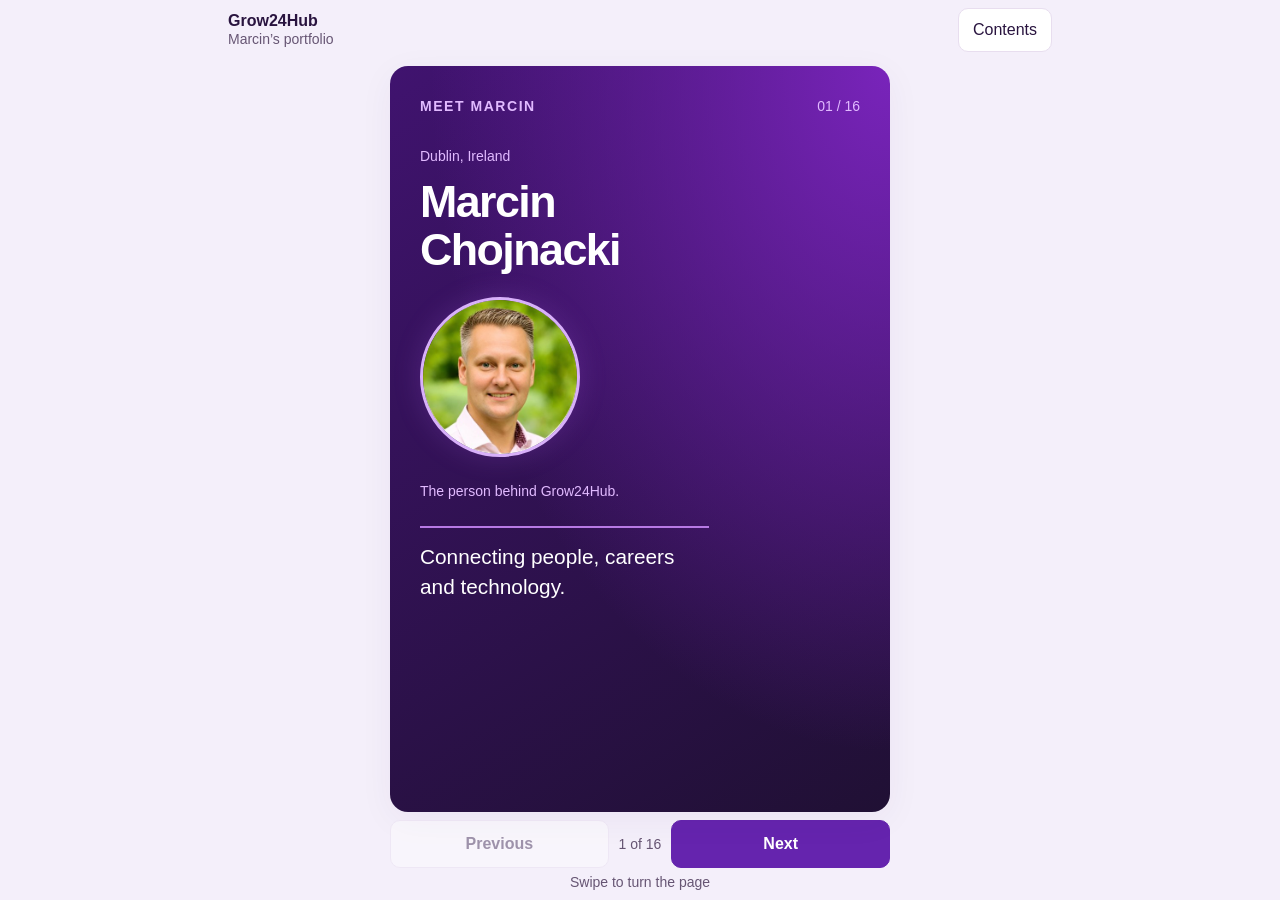
==== commit 5db7f961: "Turn portfolio preview into a responsive sixteen-page digital book" ====
--- a/portfolio/index.html
+++ b/portfolio/index.html
@@ -1,38 +1,34 @@
 <!doctype html>
-<html lang="en"><head><meta charset="utf-8"><meta name="viewport" content="width=device-width,initial-scale=1"><meta name="theme-color" content="#341064"><title>Marcin Chojnacki | Grow24Hub Portfolio</title><meta name="description" content="Meet Marcin Chojnacki in Dublin: IT management, cybersecurity, quality review and practical career support. The personal portfolio behind Grow24Hub."><link rel="canonical" href="https://grow24hub.com/portfolio/"><style>
-:root{color-scheme:light;--purple:#6524ae;--ink:#29163e;--muted:#675b73;--line:#e6dcef;--paper:#fff;--wash:#f5f0fa;font-family:Arial,Helvetica,sans-serif;font-size:16px}*{box-sizing:border-box}body{margin:0;background:var(--wash);color:var(--ink);line-height:1.55}button,a{-webkit-tap-highlight-color:transparent}button{font:inherit;cursor:pointer}a{color:var(--purple);text-decoration-thickness:1px;text-underline-offset:4px}button:focus-visible,a:focus-visible,select:focus-visible{outline:3px solid #c77bff;outline-offset:5px}.skip{position:absolute;top:-80px}.skip:focus{top:10px;z-index:9;background:white;padding:12px}.top{max-width:1150px;margin:auto;padding:20px 28px;display:flex;align-items:center;justify-content:space-between;gap:18px;flex-wrap:wrap}.brand{text-decoration:none;font-weight:800;color:var(--ink);font-size:1.15rem}.brand small{display:block;font-size:.875rem;font-weight:400;color:var(--muted)}.contents-toggle{background:white;border:1px solid var(--line);border-radius:12px;padding:10px 16px;min-height:48px;color:var(--ink)}.shell{display:grid;grid-template-columns:230px minmax(0,720px);gap:36px;max-width:1090px;margin:20px auto 40px;padding:0 28px;align-items:start}.sidebar{position:sticky;top:24px}.sidebar>p{color:var(--muted);font-size:.875rem;letter-spacing:.12em;text-transform:uppercase;margin:16px 0}.chapter-list{display:grid;gap:5px}.chapter-list button{display:flex;text-align:left;gap:12px;padding:14px 12px;border:0;border-radius:10px;background:transparent;color:var(--muted);font-size:1rem;min-height:50px}.chapter-list button span{font-size:.875rem;opacity:.8}.chapter-list button[aria-current="page"]{background:#e8dcf6;color:#542096;font-weight:700}.sidebar .side-foot{text-transform:none;letter-spacing:normal;font-size:.875rem;color:var(--muted);margin-top:32px;max-width:190px}.reader{min-width:0}.page{background:var(--paper);padding:48px 48px 36px;min-height:740px;border-radius:22px;box-shadow:0 14px 50px #3c155b0c;position:relative;animation:appear .2s ease-out;overflow-wrap:break-word}.page[hidden]{display:none}.page.cover{color:white;background:radial-gradient(ellipse at 85% 0%,#7926bc 0%,transparent 55%),linear-gradient(145deg,#3b126b,#211038);display:flex;flex-direction:column;justify-content:space-between}.page.cover[hidden]{display:none}.eyebrow{font-size:.875rem;letter-spacing:.16em;text-transform:uppercase;font-weight:700;margin:0 0 24px;color:var(--purple)}.cover .eyebrow{color:#e1baff}.chapter{display:flex;justify-content:space-between;gap:12px;align-items:center;margin-bottom:36px}.chapter .eyebrow{margin:0;min-width:0}.folio{white-space:nowrap;color:var(--muted);font-size:.875rem;font-variant-numeric:tabular-nums}.cover .folio{white-space:nowrap;color:#e1baff}h1{font-size:clamp(2.6rem,6vw,4.5rem);letter-spacing:-.055em;line-height:1.05;margin:24px 0;overflow-wrap:anywhere}h1 span{display:block}h1:focus,h2:focus{outline:none}h2{font-size:clamp(2.2rem,4.5vw,3.5rem);letter-spacing:-.045em;line-height:1.1;overflow-wrap:anywhere;margin:0 0 22px}h3{font-size:1.2rem;line-height:1.3;margin:0 0 8px}p{margin:0 0 18px}.intro{font-size:1.125rem;color:var(--muted);max-width:38ch;margin-bottom:28px}.cover .intro{color:#ebddf7;max-width:27ch;font-size:1.25rem}.location{display:inline-flex;gap:8px;color:#e1baff;font-size:1rem;align-items:center}.cover-rule{height:3px;width:66px;background:#d092ff;margin-bottom:24px;box-shadow:0 0 25px #c471ff}.cover-bottom{padding-top:26px;border-top:1px solid #ffffff30;margin-top:32px;display:flex;align-items:center;justify-content:space-between;gap:20px}.cover-bottom p{margin:0;color:#e1baff;font-size:.875rem}.cover-bottom strong{display:block;color:white;font-size:1.125rem;margin-bottom:4px}.cover-logo{width:84px;height:84px;border-radius:14px;object-fit:contain}.item{padding:22px 0;border-top:1px solid var(--line)}.item p{margin:0;color:var(--muted)}.item .date{font-size:.875rem;color:var(--purple);display:block;margin-bottom:6px;font-weight:700}.note{background:var(--wash);padding:20px;border-radius:12px;margin-top:24px}.note p:last-child{margin-bottom:0}.note p{color:var(--muted)}.tags{display:flex;gap:8px;flex-wrap:wrap;margin-top:26px}.tags span{padding:7px 12px;border:1px solid var(--line);border-radius:30px;font-size:.875rem;color:var(--muted)}.manifesto{padding:26px 0;margin:22px 0;border-top:1px solid var(--line);border-bottom:1px solid var(--line);font-weight:800;font-size:clamp(2.2rem,5vw,3.7rem);line-height:1.12;letter-spacing:-.045em;color:var(--purple)}.manifesto span{display:block}.action{display:block;border:1px solid var(--line);padding:17px 20px;border-radius:12px;text-decoration:none;font-weight:700;margin-top:12px;min-height:58px}.action small{display:block;font-weight:400;color:var(--muted);font-size:.875rem;margin-top:2px}.action.primary{background:var(--purple);border-color:var(--purple);color:white}.action.primary small{color:#f0e4fc}.navigation{display:grid;grid-template-columns:minmax(0,1fr) auto minmax(0,1fr);gap:16px;align-items:center;padding-top:20px}.navigation button{background:white;border:1px solid var(--line);border-radius:12px;min-height:54px;padding:12px 20px;font-weight:700;color:var(--ink);overflow-wrap:anywhere;min-width:0}.navigation #next{background:var(--purple);color:white;border-color:var(--purple)}.navigation button:disabled{opacity:.4;cursor:default}.counter{font-size:.875rem;color:var(--muted);white-space:normal;text-align:center;max-width:4em}.hint{text-align:center;font-size:.875rem;color:var(--muted);margin:16px 0 0}.mobile-menu{display:none}.footer{font-size:.875rem;max-width:1090px;margin:0 auto;padding:0 28px 28px;color:var(--muted)}.footer a{margin-left:10px}.top .contents-toggle{display:none}@keyframes appear{from{opacity:.6;transform:translateY(5px)}to{opacity:1;transform:none}}@media(min-width:800px){.sidebar[hidden]{display:block}}@media(max-width:799px){.top{padding:16px 18px}.top .contents-toggle{display:block}.shell{display:block;padding:0 12px;margin:8px auto 26px;max-width:610px}.sidebar{position:static;background:white;padding:16px;border:1px solid var(--line);border-radius:16px;margin-bottom:16px}.sidebar[hidden]{display:none}.sidebar>p{margin-top:0}.side-foot{display:none}.page{padding:28px 24px;min-height:calc(100svh - 200px);border-radius:16px}.chapter{margin-bottom:32px}h1{font-size:clamp(2.5rem,10vw,3.6rem);line-height:1.1}h2{font-size:clamp(2rem,8vw,3rem)}.cover .intro{font-size:1.125rem}.cover-bottom{margin-top:26px}.cover-logo{width:72px;height:72px}.navigation{gap:10px;padding-top:14px}.navigation button{padding:12px 14px}.footer{padding:0 20px 24px}.page.cover{min-height:calc(100svh - 195px)}}@media(max-width:359px){.page{padding:26px 20px}.eyebrow{letter-spacing:.1em}.cover-bottom{gap:12px}.cover-logo{width:62px;height:62px}.navigation{gap:7px}.navigation button{padding:12px 10px}.counter{font-size:.875rem}}@media(prefers-reduced-motion:reduce){*,*::before,*::after{animation:none!important;scroll-behavior:auto!important}}@media print{.top,.sidebar,.navigation,.hint,.footer{display:none}.shell{display:block;padding:0;margin:0}.page,.page[hidden],.page.cover[hidden]{display:block!important;min-height:0;break-after:page;box-shadow:none;color:#29163e;background:white}}
-
-/* Portfolio review v2 */
-body{--nav-height:88px;scroll-padding-bottom:calc(var(--nav-height) + 20px)}
-.page{padding-top:36px;padding-bottom:32px;min-height:700px}
-.chapter{margin-bottom:24px}.intro{margin-bottom:22px}
-.portrait{display:block;width:160px;height:160px;max-width:100%;border-radius:50%;border:3px solid #d5a4ff;box-shadow:0 0 30px #b667ff28;margin:20px 0 18px;object-fit:cover}
-.personal-line{font-size:1rem;color:#e1baff;margin-bottom:22px}.cover-rule{margin-bottom:18px}.cover-summary{color:#e1baff;margin-bottom:0}
-.page.cover{justify-content:flex-start}.cover h1{margin-bottom:0}.cover .intro{margin-bottom:20px}
-.group-heading{font-size:.875rem;text-transform:uppercase;letter-spacing:.12em;color:var(--purple);margin:26px 0 12px}
-.item{padding:18px 0}.education article{padding:14px 0;border-top:1px solid var(--line)}.education h3{font-size:1.125rem}.education p{color:var(--muted);margin:6px 0 0}.education .date{display:block;font-size:.875rem;color:var(--purple);font-weight:700;margin-bottom:6px}.university-note{font-size:.875rem;color:var(--muted);margin-top:16px}
-.career-visual{margin:0 0 24px}.career-visual img{display:block;width:100%;height:auto;border-radius:14px}.career-visual figcaption{font-size:.875rem;color:var(--muted);margin-top:8px}
-.grow-brand{display:flex;gap:20px;align-items:center;margin:26px 0}.project-logo{width:112px;height:112px;max-width:35%;object-fit:contain;border-radius:18px}.grow-brand strong{display:block;font-size:1.5rem;line-height:1.2;overflow-wrap:anywhere}.grow-brand span{display:block;color:var(--muted);margin-top:8px}
-.support-link{display:block;min-height:44px;padding:12px 0;font-size:.875rem;margin-top:8px}.footer{text-align:center}.footer a{margin:0;display:inline-block;padding:10px;min-height:44px}
-@media(max-width:799px){body{padding-bottom:calc(var(--nav-height) + 20px + env(safe-area-inset-bottom))}.top{position:sticky;top:0;z-index:3;background:var(--wash);padding:12px 18px}.brand small{font-size:.875rem}.shell{margin-top:4px;margin-bottom:12px}.page{padding:26px 24px;min-height:0}.page.cover{min-height:0}.cover h1{font-size:clamp(2.5rem,9.5vw,3.6rem)}.portrait{width:136px;height:136px;margin:18px 0 14px}.chapter{margin-bottom:24px}.page.cover .intro{max-width:29ch}.navigation{position:fixed;left:50%;transform:translateX(-50%);bottom:0;width:100%;max-width:610px;z-index:5;background:#fff;padding:10px 12px calc(10px + env(safe-area-inset-bottom));border-top:1px solid var(--line);box-shadow:0 -4px 20px #29163e0a;gap:10px}.navigation button{min-height:52px}.counter{max-width:4em}.hint{margin:14px 0 0}.footer{padding-bottom:8px}.project-logo{width:96px;height:96px}.grow-brand{gap:16px}.group-heading{margin-top:24px}.career-visual{margin-bottom:18px}}
-@media(max-width:359px){.page{padding:24px 20px}.navigation{gap:8px}.grow-brand{gap:12px}.grow-brand strong{font-size:1.25rem}}
-@media print{body{padding:0}.top,.navigation{position:static}.portrait{box-shadow:none}}
-</style></head><body><a class="skip" href="#reader">Skip to portfolio</a>
-<header class="top"><a class="brand hub-link" href="../">Grow24Hub<small>Marcin’s personal portfolio</small></a><button class="contents-toggle" type="button" aria-expanded="false" aria-controls="contents">Contents</button></header>
-<div class="shell"><aside id="contents" class="sidebar" hidden><p>Inside the portfolio</p><nav class="chapter-list" aria-label="Portfolio contents"><button data-page="0" aria-current="page"><span>01</span> Introduction</button><button data-page="1"><span>02</span> My background</button><button data-page="2"><span>03</span> How I help</button><button data-page="3"><span>04</span> Grow24Hub</button><button data-page="4"><span>05</span> Selected work</button><button data-page="5"><span>06</span> Connect with me</button></nav><p class="side-foot">Based in Dublin.<br>Connected internationally.</p></aside>
-<main class="reader" id="reader">
-<section class="page cover" id="introduction" aria-labelledby="title-0"><div><div class="chapter"><p class="eyebrow">People · Careers · Technology</p><span class="folio">01 / 06</span></div><div class="location">Dublin, Ireland</div><h1 id="title-0" tabindex="-1"><span>Marcin</span><span>Chojnacki</span></h1><img class="portrait" src="[data-uri]" alt="Marcin Chojnacki" width="160" height="160"><p class="personal-line">The person behind Grow24Hub.</p><div class="cover-rule"></div><p class="intro">Connecting people, careers and technology.</p><p class="cover-summary">IT management · Cybersecurity<br>Quality review · Career support</p></div></section>
-<section class="page" id="background" aria-labelledby="title-1" hidden><div class="chapter"><p class="eyebrow">My background</p><span class="folio">02 / 06</span></div><h2 id="title-1" tabindex="-1">IT, cybersecurity<br>&amp; operations</h2><p class="intro">Technology education, practical experience and a focus on quality.</p><h3 class="group-heading">Professional experience</h3><article class="item"><span class="date">Accenture · July 2026–present</span><h3>Trust &amp; Safety — Quality Expert Reviewer</h3><p>Reviewing decisions for accuracy and policy consistency, providing quality feedback and escalating risks.</p></article><article class="item"><span class="date">Accenture · August 2023–July 2026</span><h3>Global Product Support Analyst</h3><p>Investigating platform issues, documenting outcomes and working across teams to resolve complex cases.</p></article><article class="item"><span class="date">The Irish Times · 2013–2023</span><h3>Operations &amp; Workflow Specialist</h3><p>Time-critical workflows, team coordination, operational documentation and Python-based automation.</p></article><h3 class="group-heading">Education</h3><div class="education"><article><span class="date">2024 · SETU</span><h3>MSc in IT Management</h3></article><article><span class="date">2023 · SETU</span><h3>Postgraduate Diploma in IT Management</h3></article><article><span class="date">2022 · ATU</span><h3>BSc (Hons) Computing &amp; Cybersecurity</h3><p>First-Class Honours</p></article></div><p class="university-note">SETU: South East Technological University.<br>ATU: Atlantic Technological University.</p><div class="tags"><span>English · Fluent</span><span>Polish · Native</span></div></section>
-<section class="page" id="support" aria-labelledby="title-2" hidden><div class="chapter"><p class="eyebrow">How I help</p><span class="folio">03 / 06</span></div><h2 id="title-2" tabindex="-1">Helping you take<br>the next step</h2><p class="intro">Practical support for people exploring their next career opportunity.</p><figure class="career-visual"><img src="[data-uri]" width="680" height="725" alt="Marcin’s Career Hub visual introducing opportunity searches, referral guidance and CV support"><figcaption>Hub24Marcin · Career &amp; referral support</figcaption></figure><article class="item"><h3>Career guidance</h3><p>Discussing relevant opportunities, location preferences and the next steps in an application.</p></article><article class="item"><h3>CV &amp; application support</h3><p>Helping present experience clearly, focus a CV on a role and prepare for interviews.</p></article><article class="item"><h3>International employee referrals</h3><p>I’m an Accenture employee supporting referrals across selected international markets. Contact me before applying so we can check eligibility and arrange the referral first.</p></article><div class="note"><h3>My role in the process</h3><p>I support employee referrals independently. I’m not a recruiter. Hiring decisions remain with Accenture, and a referral does not guarantee an interview or employment.</p></div><a class="action primary hub-link" href="../#referrals">Explore referral support</a></section>
-<section class="page" id="grow24hub" aria-labelledby="title-3" hidden><div class="chapter"><p class="eyebrow">The project</p><span class="folio">04 / 06</span></div><h2 id="title-3" tabindex="-1">Learn. Create. Grow.</h2><div class="grow-brand"><img class="project-logo" src="[data-uri]" alt="G24H growth arrow logo" width="112" height="112"><div><strong>Grow24Hub</strong><span>Careers · Digital skills<br>AI &amp; technology</span></div></div><p class="intro">A project bringing together careers, digital skills, AI and technology.</p><article class="item"><h3>Ideas into practical learning</h3><p>I’m developing Grow24Hub as a place to share useful guidance, explore creative technology and build projects that help people move forward.</p></article><article class="item"><h3>Hub24Marcin lives here</h3><p>Hub24Marcin is Grow24Hub’s dedicated career and employee referral section, with eligibility checks, opportunity links and application guidance.</p></article><a class="action primary hub-link" href="../">Visit Grow24Hub</a></section>
-<section class="page" id="projects" aria-labelledby="title-4" hidden><div class="chapter"><p class="eyebrow">Selected work</p><span class="folio">05 / 06</span></div><h2 id="title-4" tabindex="-1">Projects &amp;<br>practical experience</h2><p class="intro">A few examples connecting my studies, professional experience and independent projects.</p><article class="item"><span class="date">Independent web project</span><h3>Hub24Marcin Career Hub</h3><p>A mobile-first resource bringing together CV guidance, selected country searches, referral eligibility and next-step application support.</p><a class="action hub-link" href="../#hub-topics">Explore the Career Hub</a></article><article class="item"><span class="date">MSc research · 2024</span><h3>Understanding cybercrime’s impact</h3><p>My IT Management dissertation used mixed methods and SPSS to study the impact of cybercrime.</p></article><article class="item"><span class="date">Professional practice</span><h3>Workflow automation</h3><p>At The Irish Times, I developed Python-based workflow automation alongside operational procedures and documentation.</p></article><div class="note"><h3>Learning beyond the project</h3><p>Certifications include Azure Fundamentals (AZ-900), AWS Certified Cloud Practitioner, PRINCE2 Foundation and Scrum Fundamentals.</p></div></section>
-<section class="page" id="connect" aria-labelledby="title-5" hidden><div class="chapter"><p class="eyebrow">Connect with me</p><span class="folio">06 / 06</span></div><h2 id="title-5" tabindex="-1">Let’s connect</h2><p class="intro">For career conversations, practical support and ideas around learning and technology.</p><a class="action primary" href="https://www.linkedin.com/in/marcincho/" target="_blank" rel="noopener">Connect on LinkedIn<small>Marcin Chojnacki · Message me here</small></a><a class="action hub-link" href="../">Explore Grow24Hub<small>Careers, digital skills, AI &amp; technology</small></a><a class="action" href="https://linktr.ee/Hub24Marcin" target="_blank" rel="noopener">Find all my links<small>Hub24Marcin on Linktree</small></a><a class="support-link" href="https://ko-fi.com/hub24marcin" target="_blank" rel="noopener">Optional: support the project on Ko-fi</a><div class="note"><h3>Looking for an employee referral?</h3><p>Message me before applying. Send the full role link and your CV in PDF so we can check the next step together.</p></div><p style="margin-top:26px;color:var(--muted)">Based in Dublin, Ireland.<br>Open to professional connections internationally.</p></section>
-<nav class="navigation" aria-label="Page navigation"><button id="previous" type="button" disabled>Previous</button><span class="counter" id="counter" role="status" aria-live="polite">1 of 6</span><button id="next" type="button">Next</button></nav><p class="hint" id="swipe-hint">Swipe to change pages · Scroll to read</p><noscript><p>Enable JavaScript for page navigation. <a href="?all">Read the full portfolio</a>.</p><style>.page[hidden],.page.cover[hidden]{display:block!important;margin-top:24px}.navigation,.hint,.chapter-list,.contents-toggle{display:none!important}</style></noscript>
-</main></div><footer class="footer"><a class="hub-link" href="../">Return to Grow24Hub</a></footer>
+<html lang="en"><head><meta charset="utf-8"><meta name="viewport" content="width=device-width,initial-scale=1,viewport-fit=cover"><meta name="theme-color" content="#32105a"><title>Marcin Chojnacki | Grow24Hub Portfolio</title><meta name="description" content="Meet Marcin Chojnacki in Dublin. A personal portfolio of IT, cybersecurity, quality review, career support and Grow24Hub projects."><link rel="canonical" href="https://grow24hub.com/portfolio/"><style>
+:root{font:16px/1.45 Arial,Helvetica,sans-serif;color-scheme:light;--ink:#29143f;--purple:#6524ae;--muted:#665573;--paper:#fff;--line:#e8deef;--wash:#f4effa}*{box-sizing:border-box}html,body{margin:0;height:100%;color:var(--ink);background:var(--wash)}body{height:100dvh;display:grid;grid-template-rows:auto minmax(0,1fr) auto;padding-top:env(safe-area-inset-top)}button,a{-webkit-tap-highlight-color:transparent}button{font:inherit;cursor:pointer}a{color:var(--purple);text-underline-offset:3px}button:focus-visible,a:focus-visible{outline:3px solid #ba75ef;outline-offset:3px}h1:focus,h2:focus{outline:none}.skip{position:absolute;top:-100px}.skip:focus{top:4px;left:4px;z-index:20;background:white;padding:10px}.top{display:flex;align-items:center;justify-content:space-between;gap:12px;padding:8px 18px;max-width:860px;width:100%;margin:auto;flex-wrap:wrap}.brand{color:var(--ink);font-size:1rem;font-weight:800;text-decoration:none;line-height:1.25}.brand small{display:block;font-size:.875rem;font-weight:400;color:var(--muted)}.contents-toggle{background:white;border:1px solid var(--line);color:var(--ink);border-radius:10px;padding:8px 14px;min-height:44px}.stage{min-height:0;display:flex;justify-content:center;padding:6px 12px 8px}.book{height:100%;width:min(100%,500px);max-height:760px;min-height:0;position:relative}.page{height:100%;min-height:0;overflow-y:auto;overflow-wrap:anywhere;background:white;border-radius:18px;padding:22px 24px;box-shadow:0 8px 35px #3c155b0d;scrollbar-width:thin;animation:turn .18s ease-out}.page[hidden]{display:none}.page.dark{background:radial-gradient(ellipse at 100% 0%,#7924bb,transparent 65%),linear-gradient(150deg,#40136f,#201034);color:white}.page.soft{background:linear-gradient(155deg,#fff 55%,#ecdefa)}.page-header{display:flex;justify-content:space-between;gap:12px;align-items:start;margin-bottom:20px}.eyebrow{font-size:.875rem;font-weight:700;letter-spacing:.11em;text-transform:uppercase;margin:0;color:var(--purple);min-width:0}.dark .eyebrow{color:#e1baff}.folio{white-space:nowrap;font-size:.875rem;color:var(--muted);font-variant-numeric:tabular-nums}.dark .folio{color:#e1baff}h1,h2{font-size:2rem;line-height:1.08;letter-spacing:-.035em;margin:0 0 18px}h1 span{display:block}h3{font-size:1.125rem;line-height:1.25;margin:0 0 8px}p{margin:0 0 16px;font-size:1rem}.muted{color:var(--muted)}.dark .muted{color:#e1d0ef}.location{font-size:.875rem;color:#e1baff;margin:0 0 10px}.portrait{width:116px;height:116px;max-width:100%;border-radius:50%;border:3px solid #d8b0fa;box-shadow:0 0 28px #bf70ff30;object-fit:contain;display:block;margin:14px 0}.cover h1{margin-bottom:0;font-size:2.25rem}.cover .personal{font-size:.875rem;color:#e1baff;margin:12px 0 16px}.cover .tagline{font-size:1.125rem;max-width:25ch;margin:0;padding-top:14px;border-top:2px solid #b779e4}.role{border-left:3px solid var(--purple);padding-left:16px;margin:20px 0}.date{font-size:.875rem;display:block;color:var(--purple);font-weight:700;margin-bottom:8px}.row{padding:16px 0;border-top:1px solid var(--line)}.row p:last-child{margin-bottom:0}.skill-line{font-size:.875rem;color:var(--purple);margin-top:22px;font-weight:700}.panel{background:#f4edf9;border:1px solid #eadcf4;border-radius:12px;padding:18px;margin:16px 0}.panel p:last-child{margin:0}.dark .panel{background:#fff;color:var(--ink);border-color:white}.panel .muted{color:var(--muted)}.number{font-size:3.5rem;font-weight:800;line-height:1;color:#dfc6f4;margin:0 0 16px}.action{display:block;padding:12px 16px;border-radius:10px;border:1px solid var(--line);background:white;min-height:46px;text-decoration:none;font-weight:700;margin-top:10px;line-height:1.3}.action.primary{background:var(--purple);color:white;border-color:var(--purple)}.dark .action.primary{background:#fff;color:#552188;border-color:#fff}.project-logo{display:block;width:112px;height:112px;border-radius:16px;object-fit:contain;margin:14px 0}.manifesto{font-size:2.8rem;font-weight:800;line-height:1.1;margin:0 0 18px;letter-spacing:-.04em}.manifesto span{display:block}.project-heading{font-size:1.5rem}.strengths{font-size:.875rem;color:var(--purple);padding-top:14px;margin:18px 0 0;border-top:1px solid var(--line)}.connect .portrait{width:76px;height:76px;margin:10px 0}.connect h2{margin-bottom:12px}.connect .intro{margin-bottom:12px}.support-link{display:block;padding:12px 0;min-height:44px;font-size:.875rem}.navigation-wrap{padding:0 12px calc(8px + env(safe-area-inset-bottom));background:var(--wash)}.navigation{display:grid;grid-template-columns:minmax(0,1fr) auto minmax(0,1fr);gap:10px;align-items:center;width:min(100%,500px);margin:auto}.navigation button{min-height:48px;padding:10px 12px;background:white;border:1px solid var(--line);color:var(--ink);border-radius:10px;font-weight:700;min-width:0;overflow-wrap:anywhere}.navigation #next{background:var(--purple);color:white;border-color:var(--purple)}.navigation button:disabled{opacity:.42;cursor:default}.counter{font-size:.875rem;color:var(--muted);text-align:center;max-width:none;white-space:nowrap}.hint{font-size:.875rem;color:var(--muted);text-align:center;margin:4px 0 0}.hint[hidden]{display:none}.contents-dialog{border:1px solid var(--line);border-radius:18px;padding:20px;background:white;color:var(--ink);width:min(calc(100% - 32px),440px);max-height:85dvh}.contents-dialog::backdrop{background:#22103888}.contents-head{display:flex;justify-content:space-between;align-items:center;gap:12px;margin-bottom:14px}.contents-head h2{font-size:1.5rem;margin:0}.close{border:1px solid var(--line);background:white;border-radius:8px;min-height:44px;padding:8px 12px;color:var(--ink)}.chapter-list{display:grid;gap:8px}.chapter-list button{min-height:48px;text-align:left;border:1px solid var(--line);background:var(--wash);color:var(--ink);padding:12px;border-radius:10px;font:inherit}.chapter-list button[aria-current="page"]{background:var(--purple);color:white}.chapter-list small{float:right;font-size:.875rem}.contents-return{display:block;padding:14px 0;min-height:44px}.access-note{font-size:.875rem;color:var(--muted);margin:8px 0 0}@keyframes turn{from{opacity:.65;transform:translateX(7px)}to{opacity:1;transform:none}}@media(min-height:750px) and (min-width:360px){.page{padding:30px}.page-header{margin-bottom:30px}h1,h2{font-size:2.35rem}.cover h1{font-size:2.8rem}.portrait{width:160px;height:160px;margin:24px 0}.cover .personal{margin:20px 0 24px}.cover .tagline{font-size:1.3rem}.project-logo{width:145px;height:145px;margin:26px 0}.manifesto{font-size:3.3rem}.connect .portrait{width:120px;height:120px;margin:20px 0}.connect .action{padding:15px 18px;min-height:50px}.connect .intro{margin-bottom:18px}.row{padding:22px 0}.panel{padding:22px;margin:22px 0}}@media(max-height:620px){.page{padding:16px 20px}.page-header{margin-bottom:14px}h1,h2{font-size:1.85rem;margin-bottom:14px}.cover h1{font-size:2rem}.portrait{width:92px;height:92px;margin:12px 0}.cover .personal{margin:10px 0 12px}.cover .tagline{font-size:1rem;padding-top:12px}.row{padding:12px 0}.panel{padding:14px;margin:12px 0}.role{margin:14px 0}.skill-line{margin-top:14px}.project-logo{width:88px;height:88px;margin:12px 0}.manifesto{font-size:2.3rem;margin-bottom:14px}.connect .portrait{width:56px;height:56px;margin:8px 0}.connect .intro{margin-bottom:8px}.connect .action{padding:10px 14px;min-height:44px;margin-top:8px}.number{font-size:2.5rem;margin-bottom:12px}}@media(prefers-reduced-motion:reduce){*{animation:none!important;scroll-behavior:auto!important}}@media print{html,body{height:auto;display:block}.top,.navigation-wrap,.contents-dialog{display:none}.stage,.book{display:block;height:auto;max-height:none}.page,.page[hidden]{display:block;height:auto;overflow:visible;break-after:page;box-shadow:none}.page.dark{background:white;color:var(--ink)}}
+@media(max-height:620px){.page-header{margin-bottom:12px}.page p{margin-bottom:12px}.page h2{margin-bottom:12px}.role{margin:12px 0}.date{margin-bottom:6px}.skill-line{margin-top:12px}.connect .portrait{width:52px;height:52px;margin:6px 0}.connect .page-header{margin-bottom:10px}.connect .intro{margin-bottom:6px}.connect .support-link{padding:10px 0}.number{margin-bottom:8px}.strengths{margin-top:12px;padding-top:12px}}
+</style></head><body>
+<a class="skip" href="#reader">Skip to portfolio</a><header class="top"><a class="brand hub-link" href="../">Grow24Hub<small>Marcin’s portfolio</small></a><button class="contents-toggle" aria-controls="contents" aria-haspopup="dialog" type="button">Contents</button></header>
+<main class="stage" id="reader"><div class="book">
+<section class="page dark cover" id="meet-marcin" data-chapter="0" aria-labelledby="title-0"><div class="page-header"><p class="eyebrow">Meet Marcin</p><span class="folio">01 / 16</span></div><p class="location">Dublin, Ireland</p><h1 id="title-0" tabindex="-1"><span>Marcin</span><span>Chojnacki</span></h1><img class="portrait" src="[data-uri]" alt="Marcin Chojnacki" width="160" height="160"><p class="personal">The person behind Grow24Hub.</p><p class="tagline">Connecting people, careers and technology.</p></section>
+<section class="page soft" id="quality-review" data-chapter="1" aria-labelledby="title-1" hidden><div class="page-header"><p class="eyebrow">My story</p><span class="folio">02 / 16</span></div><h2 id="title-1" tabindex="-1">Quality review</h2><div class="role"><span class="date">Accenture · July 2026–present</span><h3>Trust &amp; Safety — Quality Expert Reviewer</h3></div><p>Reviewing decisions for accuracy and policy consistency.</p><p class="muted">Structured feedback, recurring quality themes and risk escalation.</p></section>
+<section class="page" id="product-support" data-chapter="1" aria-labelledby="title-2" hidden><div class="page-header"><p class="eyebrow">My story</p><span class="folio">03 / 16</span></div><h2 id="title-2" tabindex="-1">Product support</h2><div class="role"><span class="date">Accenture · August 2023–July 2026</span><h3>Global Product Support Analyst</h3></div><p>Investigating platform issues and choosing troubleshooting or escalation paths.</p><p class="muted">Documenting outcomes and collaborating across teams.</p><p class="skill-line">Investigation · Product support · Teamwork</p></section>
+<section class="page soft" id="operations" data-chapter="1" aria-labelledby="title-3" hidden><div class="page-header"><p class="eyebrow">My story</p><span class="folio">04 / 16</span></div><h2 id="title-3" tabindex="-1">Operations &amp;<br>workflow</h2><div class="role"><span class="date">The Irish Times · 2013–2023</span><h3>Operations &amp; Workflow Specialist</h3></div><p>Time-critical workflows, cross-team coordination and operational documentation.</p><p class="muted">Developing Python-based workflow automation.</p><p class="skill-line">Operations · Automation · Coordination</p></section>
+<section class="page" id="it-management" data-chapter="1" aria-labelledby="title-4" hidden><div class="page-header"><p class="eyebrow">Education</p><span class="folio">05 / 16</span></div><h2 id="title-4" tabindex="-1">IT management</h2><div class="row"><span class="date">2024</span><h3>MSc in IT Management</h3><p class="muted">South East Technological University</p></div><div class="row"><span class="date">2023</span><h3>Postgraduate Diploma in IT Management</h3><p class="muted">South East Technological University</p></div></section>
+<section class="page soft" id="cybersecurity" data-chapter="1" aria-labelledby="title-5" hidden><div class="page-header"><p class="eyebrow">Education</p><span class="folio">06 / 16</span></div><h2 id="title-5" tabindex="-1">Cybersecurity</h2><div class="role"><span class="date">2022 · First-Class Honours</span><h3>BSc (Hons) Computing &amp; Cybersecurity</h3><p class="muted">Atlantic Technological University</p></div><p class="skill-line">English · Fluent<br>Polish · Native</p></section>
+<section class="page" id="continuing-learning" data-chapter="1" aria-labelledby="title-cert" hidden><div class="page-header"><p class="eyebrow">Continuing to learn</p><span class="folio">07 / 16</span></div><h2 id="title-cert" tabindex="-1">Learning beyond<br>the degree</h2><div class="row"><h3>Cloud foundations</h3><p class="muted">Azure Fundamentals (AZ-900)<br>AWS Certified Cloud Practitioner</p></div><div class="row"><h3>Delivery &amp; teamwork</h3><p class="muted">PRINCE2 Foundation<br>Scrum Fundamentals Certified</p></div></section>
+<section class="page" id="career-guidance" data-chapter="2" aria-labelledby="title-6" hidden><div class="page-header"><p class="eyebrow">How I help</p><span class="folio">08 / 16</span></div><h2 id="title-6" tabindex="-1">Career support</h2><div class="panel"><h3>Career guidance</h3><p>Exploring relevant roles, location preferences and application steps.</p></div><div class="row"><h3>CV &amp; interview support</h3><p class="muted">Clear CVs, relevant experience and interview preparation.</p></div><a class="action primary" href="https://www.linkedin.com/in/marcincho/" target="_blank" rel="noopener">Connect for support</a></section>
+<section class="page dark" id="employee-referrals" data-chapter="2" aria-labelledby="title-7" hidden><div class="page-header"><p class="eyebrow">Referrals</p><span class="folio">09 / 16</span></div><h2 id="title-7" tabindex="-1">Employee referrals</h2><p>As an Accenture employee, I support referrals across selected markets.</p><div class="panel"><h3>Before you apply</h3><p>Send the full job link and your CV in PDF. We’ll check eligibility first.</p></div><a class="action primary hub-link" href="../#referrals">Explore referral support</a></section>
+<section class="page soft" id="referral-expectations" data-chapter="2" aria-labelledby="title-new" hidden><div class="page-header"><p class="eyebrow">Referrals</p><span class="folio">10 / 16</span></div><h2 id="title-new" tabindex="-1">How referrals work</h2><p>I support referrals independently. I’m not a recruiter.</p><div class="panel"><h3>Accenture decides</h3><p>Accenture makes recruitment and hiring decisions.</p></div><p class="muted">A referral does not guarantee an interview or employment.</p></section>
+<section class="page dark" id="grow24hub" data-chapter="3" aria-labelledby="title-8" hidden><div class="page-header"><p class="eyebrow">Grow24Hub</p><span class="folio">11 / 16</span></div><img class="project-logo" src="[data-uri]" alt="G24H growth arrow logo" width="145" height="145"><h2 class="manifesto" id="title-8" tabindex="-1"><span>Learn.</span><span>Create.</span><span>Grow.</span></h2><p>Careers, digital skills, AI and technology.</p><p class="muted">Ideas, practical learning and creative projects, connected.</p></section>
+<section class="page" id="hub24marcin" data-chapter="3" aria-labelledby="title-9" hidden><div class="page-header"><p class="eyebrow">Inside Grow24Hub</p><span class="folio">12 / 16</span></div><h2 id="title-9" tabindex="-1">Hub24Marcin</h2><p>Grow24Hub’s dedicated career and employee referral section.</p><div class="row"><h3>Practical resources</h3><p class="muted">CV guidance, selected country searches, eligibility checks and application support.</p></div><a class="action primary hub-link" href="../#hub-topics">Explore the Career Hub</a></section>
+<section class="page soft" id="career-hub-project" data-chapter="4" aria-labelledby="title-10" hidden><div class="page-header"><p class="eyebrow">Selected work</p><span class="folio">13 / 16</span></div><h2 id="title-10" tabindex="-1">Career Hub<br>website</h2><p>A mobile-first home for career and referral guidance.</p><div class="row"><h3>My contribution</h3><p class="muted">Developing the website and content: eligibility guidance, country searches and application steps.</p></div><a class="action primary hub-link" href="../">View the project</a></section>
+<section class="page" id="cybercrime-research" data-chapter="4" aria-labelledby="title-11" hidden><div class="page-header"><p class="eyebrow">Selected work</p><span class="folio">14 / 16</span></div><h2 id="title-11" tabindex="-1">Cybercrime research</h2><p>My MSc in IT Management dissertation, completed in 2024.</p><div class="panel"><h3>Research approach</h3><p>I used mixed methods and SPSS to study the impact of cybercrime.</p></div><p class="strengths">Research · Analysis · Cybersecurity</p></section>
+<section class="page soft" id="workflow-automation" data-chapter="4" aria-labelledby="title-12" hidden><div class="page-header"><p class="eyebrow">Selected work</p><span class="folio">15 / 16</span></div><h2 id="title-12" tabindex="-1">Workflow automation</h2><p>Python-based automation at The Irish Times.</p><div class="row"><h3>My contribution</h3><p class="muted">Developing automation, procedures and documentation.</p></div><p class="strengths">Python · Process improvement · Operations</p></section>
+<section class="page connect" id="connect" data-chapter="5" aria-labelledby="title-13" hidden><div class="page-header"><p class="eyebrow">Let’s connect</p><span class="folio">16 / 16</span></div><h2 id="title-13" tabindex="-1">Keep in touch</h2><img class="portrait" src="[data-uri]" alt="Marcin Chojnacki" width="120" height="120"><p class="intro">Career conversations, practical support and technology ideas.</p><a class="action primary" href="https://www.linkedin.com/in/marcincho/" target="_blank" rel="noopener">Connect on LinkedIn</a><a class="action hub-link" href="../">Explore Grow24Hub</a><a class="action" href="https://linktr.ee/Hub24Marcin" target="_blank" rel="noopener">Find all my links</a><a class="support-link" href="https://ko-fi.com/hub24marcin" target="_blank" rel="noopener">Optional: support the project</a></section>
+</div></main>
+<div class="navigation-wrap"><nav class="navigation" aria-label="Book page navigation"><button id="previous" type="button" disabled>Previous</button><span id="counter" class="counter" role="status" aria-live="polite">1 of 16</span><button id="next" type="button">Next</button></nav><p class="hint" id="swipe-hint">Swipe to turn the page</p></div>
+<dialog class="contents-dialog" id="contents" aria-labelledby="contents-title"><div class="contents-head"><h2 id="contents-title">Contents</h2><button class="close" type="button">Close</button></div><nav class="chapter-list" aria-label="Portfolio chapters"><button data-page="0" aria-current="page">Meet Marcin <small>1</small></button><button data-page="1">My professional story <small>2–7</small></button><button data-page="7">How I help <small>8–10</small></button><button data-page="10">Grow24Hub <small>11–12</small></button><button data-page="12">Projects &amp; strengths <small>13–15</small></button><button data-page="15">Let’s connect <small>16</small></button></nav><a class="contents-return hub-link" href="../">Return to Grow24Hub</a><p class="access-note">Use the arrow keys or Previous / Next to turn pages.</p></dialog>
+<noscript><style>html,body{height:auto;display:block}.stage,.book{height:auto;max-height:none}.page,.page[hidden]{display:block;height:auto;margin-bottom:20px;overflow:visible}.navigation-wrap,.contents-toggle{display:none}</style><p>This portfolio needs JavaScript for book navigation. All pages are shown below.</p></noscript>
 <script>
-(()=>{'use strict';const pages=[...document.querySelectorAll('.page')],buttons=[...document.querySelectorAll('[data-page]')],prev=document.getElementById('previous'),next=document.getElementById('next'),counter=document.getElementById('counter'),contents=document.getElementById('contents'),toggle=document.querySelector('.contents-toggle');let current=0,start=null;
-function setPage(n,{focus=true,scroll=true,history=true}={}){n=Math.max(0,Math.min(pages.length-1,n));current=n;pages.forEach((p,i)=>p.hidden=i!==n);buttons.forEach((b,i)=>{if(i===n)b.setAttribute('aria-current','page');else b.removeAttribute('aria-current')});prev.disabled=n===0;next.disabled=n===pages.length-1;counter.textContent=`${n+1} of ${pages.length}`;document.title=`Marcin Chojnacki | ${buttons[n].textContent.trim().slice(3)} | Grow24Hub`;contents.hidden=true;toggle.setAttribute('aria-expanded','false');document.getElementById('swipe-hint').hidden=n!==0;if(history)window.history.replaceState(null,'','#'+pages[n].id);if(scroll)window.scrollTo({top:0,behavior:'instant'});if(focus)pages[n].querySelector('h1,h2').focus({preventScroll:true})}
-prev.addEventListener('click',()=>setPage(current-1));next.addEventListener('click',()=>setPage(current+1));buttons.forEach(b=>b.addEventListener('click',()=>setPage(Number(b.dataset.page))));toggle.addEventListener('click',()=>{contents.hidden=!contents.hidden;toggle.setAttribute('aria-expanded',String(!contents.hidden));if(!contents.hidden)window.scrollTo({top:0,behavior:'instant'})});document.addEventListener('keydown',e=>{if(e.key==='Escape'&&!contents.hidden){contents.hidden=true;toggle.setAttribute('aria-expanded','false');toggle.focus();return}if(e.altKey||e.ctrlKey||e.metaKey||e.shiftKey||/INPUT|TEXTAREA|SELECT/.test(e.target.tagName))return;if(e.target.closest('a,button')&&e.key!=='ArrowLeft'&&e.key!=='ArrowRight')return;if(e.key==='ArrowRight'){e.preventDefault();setPage(current+1)}if(e.key==='ArrowLeft'){e.preventDefault();setPage(current-1)}});
-const reader=document.getElementById('reader');reader.addEventListener('touchstart',e=>{if(e.touches.length===1&&!e.target.closest('a,button'))start={x:e.touches[0].clientX,y:e.touches[0].clientY};else start=null},{passive:true});reader.addEventListener('touchend',e=>{if(!start||!e.changedTouches.length)return;const dx=e.changedTouches[0].clientX-start.x,dy=e.changedTouches[0].clientY-start.y;start=null;if(Math.abs(dx)>70&&Math.abs(dx)>Math.abs(dy)*1.7)setPage(current+(dx<0?1:-1))},{passive:true});reader.addEventListener('touchcancel',()=>start=null,{passive:true});function fromHash(){const n=pages.findIndex(p=>'#'+p.id===location.hash);setPage(n<0?0:n,{focus:false,scroll:false,history:false})}window.addEventListener('hashchange',fromHash);fromHash();const syncNavHeight=()=>document.body.style.setProperty('--nav-height',Math.ceil(document.querySelector('.navigation').getBoundingClientRect().height)+'px');syncNavHeight();new ResizeObserver(syncNavHeight).observe(document.querySelector('.navigation'));if(['file:','content:'].includes(location.protocol))document.querySelectorAll('.hub-link').forEach(a=>a.href='https://grow24hub.com/'+(a.getAttribute('href').split('#')[1]?'#'+a.getAttribute('href').split('#')[1]:''));
+(()=>{'use strict';const pages=[...document.querySelectorAll('.page')],chapters=[...document.querySelectorAll('[data-page]')],previous=document.getElementById('previous'),next=document.getElementById('next'),counter=document.getElementById('counter'),hint=document.getElementById('swipe-hint'),contents=document.getElementById('contents'),toggle=document.querySelector('.contents-toggle');let current=0,touch=null;
+function setPage(index,{focus=true,history=true}={}){index=Math.max(0,Math.min(pages.length-1,index));current=index;pages.forEach((p,i)=>{p.hidden=i!==index;if(i===index)p.scrollTop=0});chapters.forEach((b,i)=>{if(Number(pages[index].dataset.chapter)===i)b.setAttribute('aria-current','page');else b.removeAttribute('aria-current')});previous.disabled=index===0;next.disabled=index===pages.length-1;counter.textContent=`${index+1} of ${pages.length}`;hint.hidden=index!==0;if(contents.open)contents.close();document.title=`Marcin Chojnacki | ${pages[index].id.replaceAll('-',' ')} | Grow24Hub`;if(history)window.history.replaceState(null,'','#'+pages[index].id);if(focus)pages[index].querySelector('h1,h2').focus({preventScroll:true})}
+previous.addEventListener('click',()=>setPage(current-1));next.addEventListener('click',()=>setPage(current+1));chapters.forEach(b=>b.addEventListener('click',()=>setPage(Number(b.dataset.page))));toggle.addEventListener('click',()=>contents.showModal());contents.querySelector('.close').addEventListener('click',()=>contents.close());contents.addEventListener('click',e=>{if(e.target===contents){const r=contents.getBoundingClientRect();if(e.clientX<r.left||e.clientX>r.right||e.clientY<r.top||e.clientY>r.bottom)contents.close()}});contents.addEventListener('close',()=>toggle.focus({preventScroll:true}));document.addEventListener('keydown',e=>{if(contents.open||e.altKey||e.ctrlKey||e.metaKey||e.shiftKey||/INPUT|TEXTAREA|SELECT/.test(e.target.tagName))return;if(e.key==='ArrowRight'){e.preventDefault();setPage(current+1)}if(e.key==='ArrowLeft'){e.preventDefault();setPage(current-1)}});
+const book=document.querySelector('.book');book.addEventListener('touchstart',e=>{touch=e.touches.length===1&&!e.target.closest('a,button')?{x:e.touches[0].clientX,y:e.touches[0].clientY}:null},{passive:true});book.addEventListener('touchend',e=>{if(!touch||!e.changedTouches.length)return;const dx=e.changedTouches[0].clientX-touch.x,dy=e.changedTouches[0].clientY-touch.y;touch=null;if(Math.abs(dx)>60&&Math.abs(dx)>Math.abs(dy)*1.7)setPage(current+(dx<0?1:-1))},{passive:true});book.addEventListener('touchcancel',()=>touch=null,{passive:true});function fromHash(){const i=pages.findIndex(p=>'#'+p.id===location.hash);setPage(i<0?0:i,{focus:false,history:false})}window.addEventListener('hashchange',fromHash);fromHash();if(['file:','content:'].includes(location.protocol))document.querySelectorAll('.hub-link').forEach(a=>{const hash=a.getAttribute('href').split('#')[1];a.href='https://grow24hub.com/'+(hash?'#'+hash:'')});
 })();
 </script></body></html>
